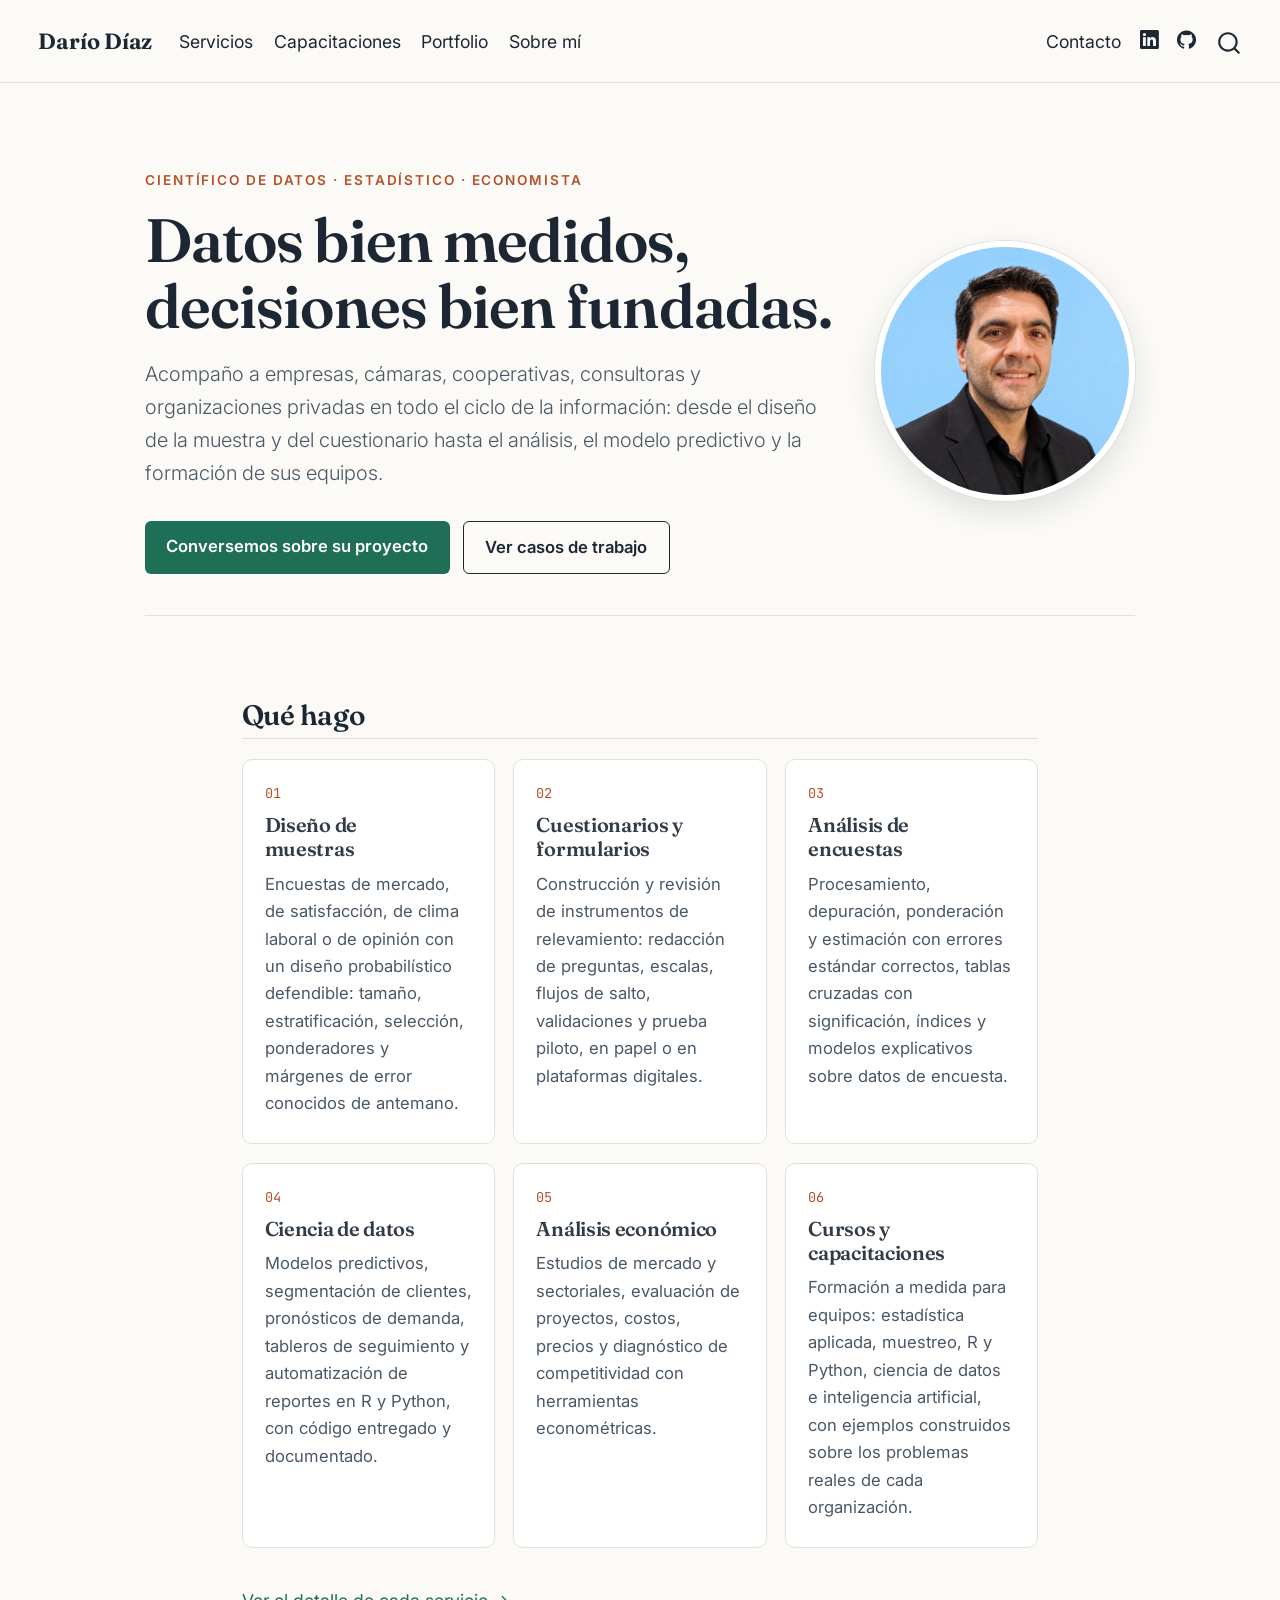
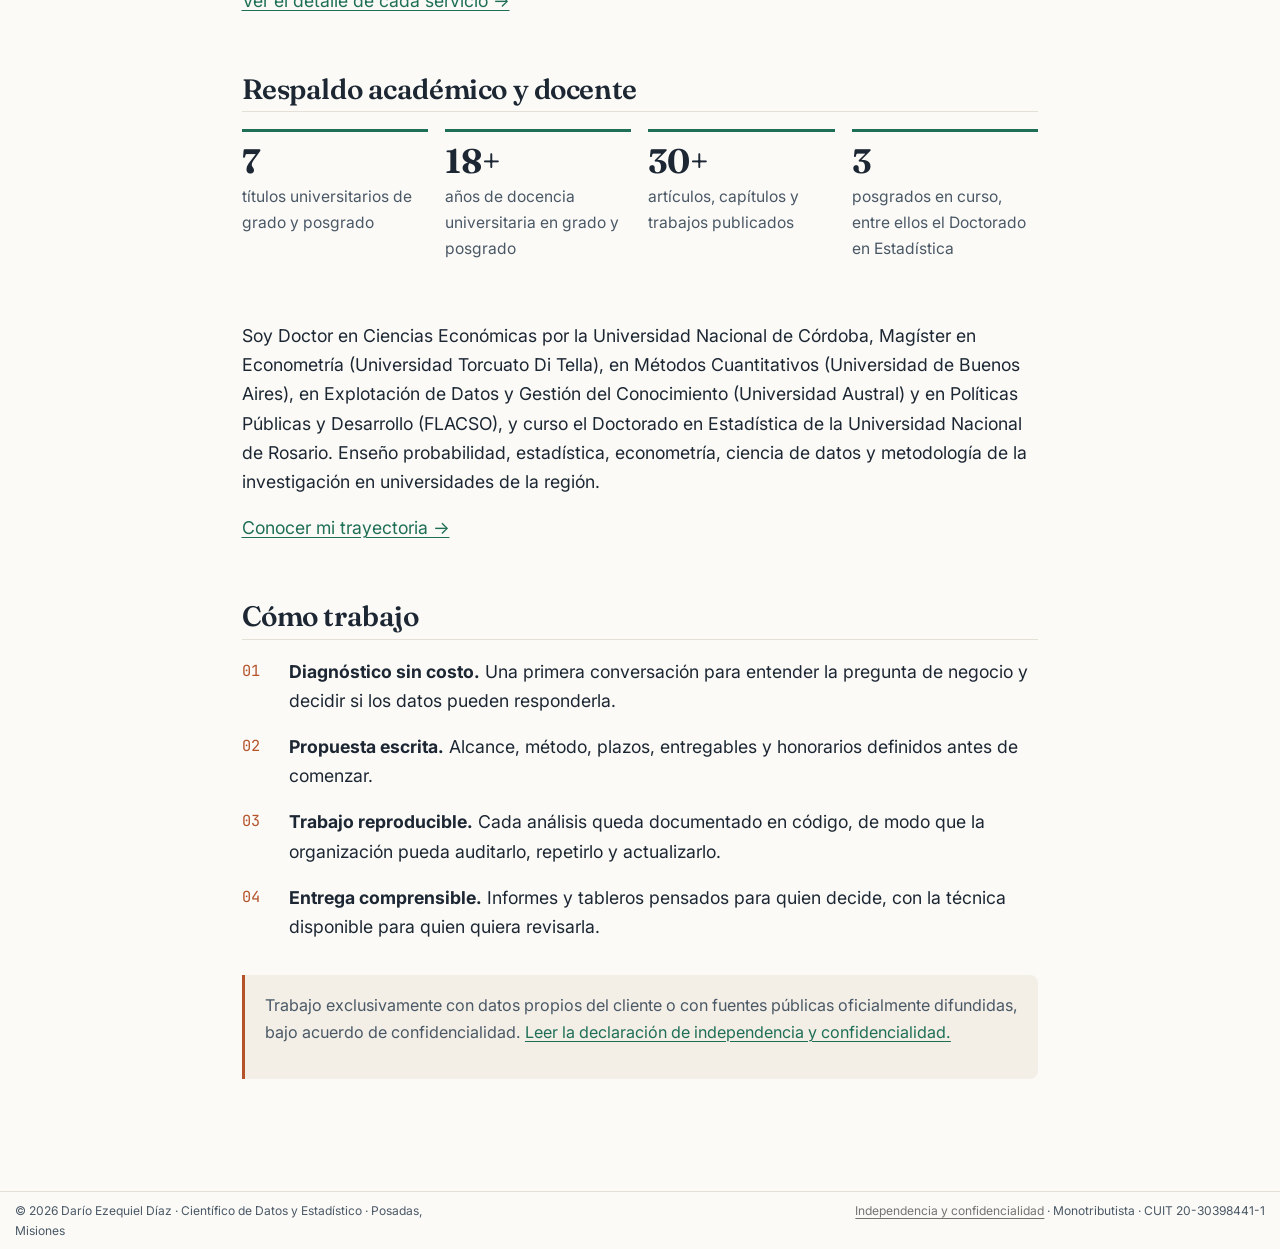
==== docs/index.html @ db0ade5c "Add files via upload Primera versión del sitio" ====
<!DOCTYPE html>
<html xmlns="http://www.w3.org/1999/xhtml" lang="es" xml:lang="es"><head>

<meta charset="utf-8">
<meta name="generator" content="quarto-1.10.19">

<meta name="viewport" content="width=device-width, initial-scale=1.0, user-scalable=yes">

<meta name="description" content="Diseño de muestras y cuestionarios, análisis de encuestas, ciencia de datos, análisis económico y capacitación para empresas y organizaciones privadas.">

<title>Darío Díaz · Científico de Datos y Estadístico – Darío Díaz</title>
<style>
/* Default styles provided by pandoc.
** See https://pandoc.org/MANUAL.html#variables-for-html for config info.
*/
span.smallcaps{font-variant: small-caps;}
div.columns{display: flex; gap: 1.5em;}
div.column{flex: auto;}
@media screen {
div.columns{gap: min(4vw, 1.5em);}
div.column{overflow-x: auto;}
}
div.hanging-indent{margin-left: 1.5em; text-indent: -1.5em;}
ul.task-list{list-style: none;}
ul.task-list li input[type="checkbox"] {
  width: 0.8em;
  margin: 0 0.8em 0.2em -1em; /* quarto-specific, see https://github.com/quarto-dev/quarto-cli/issues/4556 */ 
  vertical-align: middle;
}
</style>


<script src="site_libs/quarto-nav/quarto-nav.js"></script>
<script src="site_libs/quarto-nav/headroom.min.js"></script>
<script src="site_libs/clipboard/clipboard.min.js"></script>
<script src="site_libs/quarto-search/autocomplete.umd.js"></script>
<script src="site_libs/quarto-search/fuse.min.js"></script>
<script src="site_libs/quarto-search/quarto-search.js"></script>
<meta name="quarto:offset" content="./">
<link href="./img/favicon.svg" rel="icon" type="image/svg+xml">
<script src="site_libs/quarto-html/quarto.js" type="module"></script>
<script src="site_libs/quarto-html/tabsets/tabsets.js" type="module"></script>
<script src="site_libs/quarto-html/popper.min.js"></script>
<script src="site_libs/quarto-html/tippy.umd.min.js"></script>
<script src="site_libs/quarto-html/anchor.min.js"></script>
<link href="site_libs/quarto-html/tippy.css" rel="stylesheet">
<link href="site_libs/quarto-html/quarto-syntax-highlighting-d466d15e0e21ad9f48f8132b44181650.css" rel="stylesheet" id="quarto-text-highlighting-styles">
<script src="site_libs/bootstrap/bootstrap.min.js"></script>
<link href="site_libs/bootstrap/bootstrap-icons.css" rel="stylesheet">
<link href="site_libs/bootstrap/bootstrap-00e4baf48ab33f0978c8d498569613eb.min.css" rel="stylesheet" append-hash="true" id="quarto-bootstrap" data-mode="light">
<script id="quarto-search-options" type="application/json">{
  "location": "navbar",
  "copy-button": false,
  "collapse-after": 3,
  "panel-placement": "end",
  "type": "overlay",
  "limit": 50,
  "keyboard-shortcut": [
    "f",
    "/",
    "s"
  ],
  "show-item-context": false,
  "language": {
    "search-no-results-text": "No se han encontrado resultados",
    "search-matching-documents-text": "documentos encontrados",
    "search-copy-link-title": "Copiar el enlace en la búsqueda",
    "search-hide-matches-text": "Ocultar resultados adicionales",
    "search-more-match-text": "resultado adicional en este documento",
    "search-more-matches-text": "resultados adicionales en este documento",
    "search-clear-button-title": "Borrar",
    "search-text-placeholder": "",
    "search-detached-cancel-button-title": "Cancelar",
    "search-submit-button-title": "Enviar",
    "search-label": "Buscar"
  }
}</script>
<style>html{ scroll-behavior: smooth; }</style>
<link rel="preconnect" href="https://fonts.googleapis.com">
<link rel="preconnect" href="https://fonts.gstatic.com" crossorigin="">
<link href="https://fonts.googleapis.com/css2?family=Fraunces:opsz,wght@9..144,500;9..144,650&amp;family=Inter:wght@400;500;600&amp;family=JetBrains+Mono:wght@400&amp;display=swap" rel="stylesheet">


<meta property="og:title" content="Darío Díaz · Científico de Datos y Estadístico">
<meta property="og:description" content="Diseño de muestras y cuestionarios, análisis de encuestas, ciencia de datos, análisis económico y capacitación para empresas y organizaciones privadas.">
<meta property="og:image" content="https://dariodiaz.com.ar/img/og.jpg">
<meta property="og:site_name" content="Darío Díaz">
<meta property="og:locale" content="es_AR">
<meta name="twitter:title" content="Darío Díaz · Científico de Datos y Estadístico">
<meta name="twitter:description" content="Diseño de muestras y cuestionarios, análisis de encuestas, ciencia de datos, análisis económico y capacitación para empresas y organizaciones privadas.">
<meta name="twitter:image" content="https://dariodiaz.com.ar/img/og.jpg">
<meta name="twitter:card" content="summary_large_image">
</head>

<body class="nav-fixed fullcontent quarto-light">

<div id="quarto-search-results"></div>
  <header id="quarto-header" class="headroom fixed-top">
    <nav class="navbar navbar-expand-lg " data-bs-theme="dark">
      <div class="navbar-container container-fluid">
      <div class="navbar-brand-container mx-auto">
    <a href="./index.html" class="navbar-brand navbar-brand-logo">
    <img src="./img/logo.svg" alt="" class="navbar-logo light-content">
    <img src="./img/logo.svg" alt="" class="navbar-logo dark-content">
    </a>
    <a class="navbar-brand" href="./index.html">
    <span class="navbar-title">Darío Díaz</span>
    </a>
  </div>
            <div id="quarto-search" class="" title="Buscar"></div>
          <button class="navbar-toggler" type="button" data-bs-toggle="collapse" data-bs-target="#navbarCollapse" aria-controls="navbarCollapse" role="menu" aria-expanded="false" aria-label="Navegación de palanca" onclick="if (window.quartoToggleHeadroom) { window.quartoToggleHeadroom(); }">
  <span class="navbar-toggler-icon"></span>
</button>
          <div class="collapse navbar-collapse" id="navbarCollapse">
            <ul class="navbar-nav navbar-nav-scroll me-auto">
  <li class="nav-item">
    <a class="nav-link" href="./servicios.html"> 
<span class="menu-text">Servicios</span></a>
  </li>  
  <li class="nav-item">
    <a class="nav-link" href="./capacitaciones.html"> 
<span class="menu-text">Capacitaciones</span></a>
  </li>  
  <li class="nav-item">
    <a class="nav-link" href="./portfolio/index.html"> 
<span class="menu-text">Portfolio</span></a>
  </li>  
  <li class="nav-item">
    <a class="nav-link" href="./sobre-mi.html"> 
<span class="menu-text">Sobre mí</span></a>
  </li>  
</ul>
            <ul class="navbar-nav navbar-nav-scroll ms-auto">
  <li class="nav-item">
    <a class="nav-link" href="./contacto.html"> 
<span class="menu-text">Contacto</span></a>
  </li>  
  <li class="nav-item compact">
    <a class="nav-link" href="https://www.linkedin.com/in/dr-dario-ezequiel-diaz/"> <i class="bi bi-linkedin" role="img" aria-label="LinkedIn">
</i> 
<span class="menu-text"></span></a>
  </li>  
  <li class="nav-item compact">
    <a class="nav-link" href="https://github.com/DrDarioDiaz"> <i class="bi bi-github" role="img" aria-label="GitHub">
</i> 
<span class="menu-text"></span></a>
  </li>  
</ul>
          </div> <!-- /navcollapse -->
            <div class="quarto-navbar-tools">
</div>
      </div> <!-- /container-fluid -->
    </nav>
</header>
<!-- content -->
<div id="quarto-content" class="quarto-container page-columns page-rows-contents page-layout-article page-navbar">
<!-- sidebar -->
<!-- margin-sidebar -->
    
<!-- main -->
<main class="content page-columns page-full" id="quarto-document-content">

<header id="title-block-header" class="quarto-title-block default">
<div class="quarto-title">
<h1 class="title">Darío Díaz · Científico de Datos y Estadístico</h1>
</div>

<div>
  <div class="description">
    Diseño de muestras y cuestionarios, análisis de encuestas, ciencia de datos, análisis económico y capacitación para empresas y organizaciones privadas.
  </div>
</div>


<div class="quarto-title-meta">

    
  
    
  </div>
  


</header>


<style>#title-block-header{display:none;}</style>
<section class="hero column-page">
 <div class="hero-grid">
 <div>
  <div class="kicker">Científico de datos · Estadístico · Economista</div>
  <h1>Datos bien medidos,<br>decisiones bien fundadas.</h1>
  <p class="lead">Acompaño a empresas, cámaras, cooperativas, consultoras y organizaciones privadas en todo el ciclo de la información: desde el diseño de la muestra y del cuestionario hasta el análisis, el modelo predictivo y la formación de sus equipos.</p>
  <div class="cta">
    <a class="btn-principal" href="contacto.html">Conversemos sobre su proyecto</a>
    <a class="btn-secundario" href="portfolio/index.html">Ver casos de trabajo</a>
  </div>
 </div>
 <img class="hero-foto" src="img/foto.jpg" alt="Darío Ezequiel Díaz" width="320" height="320">
 </div>
</section>
<section id="qué-hago" class="level2">
<h2 class="anchored" data-anchor-id="qué-hago">Qué hago</h2>
<div class="tarjetas">
<div class="tarjeta">
<p><span class="num">01</span></p>
<section id="diseño-de-muestras" class="level3">
<h3 class="anchored" data-anchor-id="diseño-de-muestras">Diseño de muestras</h3>
<p>Encuestas de mercado, de satisfacción, de clima laboral o de opinión con un diseño probabilístico defendible: tamaño, estratificación, selección, ponderadores y márgenes de error conocidos de antemano.</p>
</section>
</div>
<div class="tarjeta">
<p><span class="num">02</span></p>
<section id="cuestionarios-y-formularios" class="level3">
<h3 class="anchored" data-anchor-id="cuestionarios-y-formularios">Cuestionarios y formularios</h3>
<p>Construcción y revisión de instrumentos de relevamiento: redacción de preguntas, escalas, flujos de salto, validaciones y prueba piloto, en papel o en plataformas digitales.</p>
</section>
</div>
<div class="tarjeta">
<p><span class="num">03</span></p>
<section id="análisis-de-encuestas" class="level3">
<h3 class="anchored" data-anchor-id="análisis-de-encuestas">Análisis de encuestas</h3>
<p>Procesamiento, depuración, ponderación y estimación con errores estándar correctos, tablas cruzadas con significación, índices y modelos explicativos sobre datos de encuesta.</p>
</section>
</div>
<div class="tarjeta">
<p><span class="num">04</span></p>
<section id="ciencia-de-datos" class="level3">
<h3 class="anchored" data-anchor-id="ciencia-de-datos">Ciencia de datos</h3>
<p>Modelos predictivos, segmentación de clientes, pronósticos de demanda, tableros de seguimiento y automatización de reportes en R y Python, con código entregado y documentado.</p>
</section>
</div>
<div class="tarjeta">
<p><span class="num">05</span></p>
<section id="análisis-económico" class="level3">
<h3 class="anchored" data-anchor-id="análisis-económico">Análisis económico</h3>
<p>Estudios de mercado y sectoriales, evaluación de proyectos, costos, precios y diagnóstico de competitividad con herramientas econométricas.</p>
</section>
</div>
<div class="tarjeta">
<p><span class="num">06</span></p>
<section id="cursos-y-capacitaciones" class="level3">
<h3 class="anchored" data-anchor-id="cursos-y-capacitaciones">Cursos y capacitaciones</h3>
<p>Formación a medida para equipos: estadística aplicada, muestreo, R y Python, ciencia de datos e inteligencia artificial, con ejemplos construidos sobre los problemas reales de cada organización.</p>
</section>
</div>
</div>
<p><a href="./servicios.html">Ver el detalle de cada servicio →</a></p>
</section>
<section id="respaldo-académico-y-docente" class="level2">
<h2 class="anchored" data-anchor-id="respaldo-académico-y-docente">Respaldo académico y docente</h2>
<div class="cifras">
<div class="cifra">
<p><span class="n">7</span> <span class="t">títulos universitarios de grado y posgrado</span></p>
</div>
<div class="cifra">
<p><span class="n">18+</span> <span class="t">años de docencia universitaria en grado y posgrado</span></p>
</div>
<div class="cifra">
<p><span class="n">30+</span> <span class="t">artículos, capítulos y trabajos publicados</span></p>
</div>
<div class="cifra">
<p><span class="n">3</span> <span class="t">posgrados en curso, entre ellos el Doctorado en Estadística</span></p>
</div>
</div>
<p>Soy Doctor en Ciencias Económicas por la Universidad Nacional de Córdoba, Magíster en Econometría (Universidad Torcuato Di Tella), en Métodos Cuantitativos (Universidad de Buenos Aires), en Explotación de Datos y Gestión del Conocimiento (Universidad Austral) y en Políticas Públicas y Desarrollo (FLACSO), y curso el Doctorado en Estadística de la Universidad Nacional de Rosario. Enseño probabilidad, estadística, econometría, ciencia de datos y metodología de la investigación en universidades de la región.</p>
<p><a href="./sobre-mi.html">Conocer mi trayectoria →</a></p>
</section>
<section id="cómo-trabajo" class="level2">
<h2 class="anchored" data-anchor-id="cómo-trabajo">Cómo trabajo</h2>
<div class="pasos">
<ul>
<li><strong>Diagnóstico sin costo.</strong> Una primera conversación para entender la pregunta de negocio y decidir si los datos pueden responderla.</li>
<li><strong>Propuesta escrita.</strong> Alcance, método, plazos, entregables y honorarios definidos antes de comenzar.</li>
<li><strong>Trabajo reproducible.</strong> Cada análisis queda documentado en código, de modo que la organización pueda auditarlo, repetirlo y actualizarlo.</li>
<li><strong>Entrega comprensible.</strong> Informes y tableros pensados para quien decide, con la técnica disponible para quien quiera revisarla.</li>
</ul>
</div>
<div class="nota-independencia">
<p>Trabajo exclusivamente con datos propios del cliente o con fuentes públicas oficialmente difundidas, bajo acuerdo de confidencialidad. <a href="./independencia.html">Leer la declaración de independencia y confidencialidad.</a></p>
</div>


</section>

<a onclick="window.scrollTo(0, 0); return false;" role="button" id="quarto-back-to-top"><i class="bi bi-arrow-up"></i> Volver arriba</a></main> <!-- /main -->
<script id="quarto-html-after-body" type="application/javascript">
  window.document.addEventListener("DOMContentLoaded", function (event) {
    const icon = "";
    const anchorJS = new window.AnchorJS();
    anchorJS.options = {
      placement: 'right',
      icon: icon
    };
    anchorJS.add('.anchored');
    const isCodeAnnotation = (el) => {
      for (const clz of el.classList) {
        if (clz.startsWith('code-annotation-')) {                     
          return true;
        }
      }
      return false;
    }
    const onCopySuccess = function(e) {
      // button target
      const button = e.trigger;
      // don't keep focus
      button.blur();
      // flash "checked"
      button.classList.add('code-copy-button-checked');
      var currentTitle = button.getAttribute("title");
      button.setAttribute("title", "Copiado");
      let tooltip;
      if (window.bootstrap) {
        button.setAttribute("data-bs-toggle", "tooltip");
        button.setAttribute("data-bs-placement", "left");
        button.setAttribute("data-bs-title", "Copiado");
        tooltip = new bootstrap.Tooltip(button, 
          { trigger: "manual", 
            customClass: "code-copy-button-tooltip",
            offset: [0, -8]});
        tooltip.show();    
      }
      setTimeout(function() {
        if (tooltip) {
          tooltip.hide();
          button.removeAttribute("data-bs-title");
          button.removeAttribute("data-bs-toggle");
          button.removeAttribute("data-bs-placement");
        }
        button.setAttribute("title", currentTitle);
        button.classList.remove('code-copy-button-checked');
      }, 1000);
      // clear code selection
      e.clearSelection();
    }
    const getTextToCopy = function(trigger) {
      const outerScaffold = trigger.parentElement.cloneNode(true);
      const codeEl = outerScaffold.querySelector('code');
      for (const childEl of codeEl.children) {
        if (isCodeAnnotation(childEl)) {
          childEl.remove();
        }
      }
      return codeEl.innerText;
    }
    const clipboard = new window.ClipboardJS('.code-copy-button:not([data-in-quarto-modal])', {
      text: getTextToCopy
    });
    clipboard.on('success', onCopySuccess);
    if (window.document.getElementById('quarto-embedded-source-code-modal')) {
      const clipboardModal = new window.ClipboardJS('.code-copy-button[data-in-quarto-modal]', {
        text: getTextToCopy,
        container: window.document.getElementById('quarto-embedded-source-code-modal')
      });
      clipboardModal.on('success', onCopySuccess);
    }
      var localhostRegex = new RegExp(/^(?:http|https):\/\/localhost\:?[0-9]*\//);
      var mailtoRegex = new RegExp(/^mailto:/);
        var filterRegex = new RegExp("https:\/\/dariodiaz\.com\.ar");
      var isInternal = (href) => {
          return filterRegex.test(href) || localhostRegex.test(href) || mailtoRegex.test(href);
      }
      // Inspect non-navigation links and adorn them if external
     var links = window.document.querySelectorAll('a[href]:not(.nav-link):not(.navbar-brand):not(.toc-action):not(.sidebar-link):not(.sidebar-item-toggle):not(.pagination-link):not(.no-external):not([aria-hidden]):not(.dropdown-item):not(.quarto-navigation-tool):not(.about-link)');
      for (var i=0; i<links.length; i++) {
        const link = links[i];
        if (!isInternal(link.href)) {
          // undo the damage that might have been done by quarto-nav.js in the case of
          // links that we want to consider external
          if (link.dataset.originalHref !== undefined) {
            link.href = link.dataset.originalHref;
          }
        }
      }
    function tippyHover(el, contentFn, onTriggerFn, onUntriggerFn) {
      const config = {
        allowHTML: true,
        maxWidth: 500,
        delay: 100,
        arrow: false,
        appendTo: function(el) {
            return el.parentElement;
        },
        interactive: true,
        interactiveBorder: 10,
        theme: 'quarto',
        placement: 'bottom-start',
      };
      if (contentFn) {
        config.content = contentFn;
      }
      if (onTriggerFn) {
        config.onTrigger = onTriggerFn;
      }
      if (onUntriggerFn) {
        config.onUntrigger = onUntriggerFn;
      }
      window.tippy(el, config); 
    }
    const noterefs = window.document.querySelectorAll('a[role="doc-noteref"]');
    for (var i=0; i<noterefs.length; i++) {
      const ref = noterefs[i];
      tippyHover(ref, function() {
        // use id or data attribute instead here
        let href = ref.getAttribute('data-footnote-href') || ref.getAttribute('href');
        try { href = new URL(href).hash; } catch {}
        const id = href.replace(/^#\/?/, "");
        const note = window.document.getElementById(id);
        if (note) {
          return note.innerHTML;
        } else {
          return "";
        }
      });
    }
    const xrefs = window.document.querySelectorAll('a.quarto-xref');
    const processXRef = (id, note) => {
      // Strip column container classes
      const stripColumnClz = (el) => {
        el.classList.remove("page-full", "page-columns");
        if (el.children) {
          for (const child of el.children) {
            stripColumnClz(child);
          }
        }
      }
      stripColumnClz(note)
      if (id === null || id.startsWith('sec-')) {
        // Special case sections, only their first couple elements
        const container = document.createElement("div");
        if (note.children && note.children.length > 2) {
          container.appendChild(note.children[0].cloneNode(true));
          for (let i = 1; i < note.children.length; i++) {
            const child = note.children[i];
            if (child.tagName === "P" && child.innerText === "") {
              continue;
            } else {
              container.appendChild(child.cloneNode(true));
              break;
            }
          }
          if (window.Quarto?.typesetMath) {
            window.Quarto.typesetMath(container);
          }
          return container.innerHTML
        } else {
          if (window.Quarto?.typesetMath) {
            window.Quarto.typesetMath(note);
          }
          return note.innerHTML;
        }
      } else {
        // Remove any anchor links if they are present
        const anchorLink = note.querySelector('a.anchorjs-link');
        if (anchorLink) {
          anchorLink.remove();
        }
        if (window.Quarto?.typesetMath) {
          window.Quarto.typesetMath(note);
        }
        if (note.classList.contains("callout")) {
          return note.outerHTML;
        } else {
          return note.innerHTML;
        }
      }
    }
    for (var i=0; i<xrefs.length; i++) {
      const xref = xrefs[i];
      tippyHover(xref, undefined, function(instance) {
        instance.disable();
        let url = xref.getAttribute('href');
        let hash = undefined; 
        if (url.startsWith('#')) {
          hash = url;
        } else {
          try { hash = new URL(url).hash; } catch {}
        }
        if (hash) {
          const id = hash.replace(/^#\/?/, "");
          const note = window.document.getElementById(id);
          if (note !== null) {
            try {
              const html = processXRef(id, note.cloneNode(true));
              instance.setContent(html);
            } finally {
              instance.enable();
              instance.show();
            }
          } else {
            // See if we can fetch this
            fetch(url.split('#')[0])
            .then(res => res.text())
            .then(html => {
              const parser = new DOMParser();
              const htmlDoc = parser.parseFromString(html, "text/html");
              const note = htmlDoc.getElementById(id);
              if (note !== null) {
                const html = processXRef(id, note);
                instance.setContent(html);
              } 
            }).finally(() => {
              instance.enable();
              instance.show();
            });
          }
        } else {
          // See if we can fetch a full url (with no hash to target)
          // This is a special case and we should probably do some content thinning / targeting
          fetch(url)
          .then(res => res.text())
          .then(html => {
            const parser = new DOMParser();
            const htmlDoc = parser.parseFromString(html, "text/html");
            const note = htmlDoc.querySelector('main.content');
            if (note !== null) {
              // This should only happen for chapter cross references
              // (since there is no id in the URL)
              // remove the first header
              if (note.children.length > 0 && note.children[0].tagName === "HEADER") {
                note.children[0].remove();
              }
              const html = processXRef(null, note);
              instance.setContent(html);
            } 
          }).finally(() => {
            instance.enable();
            instance.show();
          });
        }
      }, function(instance) {
      });
    }
        let selectedAnnoteEl;
        const selectorForAnnotation = ( cell, annotation) => {
          let cellAttr = 'data-code-cell="' + cell + '"';
          let lineAttr = 'data-code-annotation="' +  annotation + '"';
          const selector = 'span[' + cellAttr + '][' + lineAttr + ']';
          return selector;
        }
        const selectCodeLines = (annoteEl) => {
          const doc = window.document;
          const targetCell = annoteEl.getAttribute("data-target-cell");
          const targetAnnotation = annoteEl.getAttribute("data-target-annotation");
          const annoteSpan = window.document.querySelector(selectorForAnnotation(targetCell, targetAnnotation));
          const lines = annoteSpan.getAttribute("data-code-lines").split(",");
          const lineIds = lines.map((line) => {
            return targetCell + "-" + line;
          })
          let top = null;
          let height = null;
          let parent = null;
          if (lineIds.length > 0) {
              //compute the position of the single el (top and bottom and make a div)
              const el = window.document.getElementById(lineIds[0]);
              top = el.offsetTop;
              height = el.offsetHeight;
              parent = el.parentElement.parentElement;
            if (lineIds.length > 1) {
              const lastEl = window.document.getElementById(lineIds[lineIds.length - 1]);
              const bottom = lastEl.offsetTop + lastEl.offsetHeight;
              height = bottom - top;
            }
            if (top !== null && height !== null && parent !== null) {
              // cook up a div (if necessary) and position it 
              let div = window.document.getElementById("code-annotation-line-highlight");
              if (div === null) {
                div = window.document.createElement("div");
                div.setAttribute("id", "code-annotation-line-highlight");
                div.style.position = 'absolute';
                parent.appendChild(div);
              }
              div.style.top = top - 2 + "px";
              div.style.height = height + 4 + "px";
              div.style.left = 0;
              let gutterDiv = window.document.getElementById("code-annotation-line-highlight-gutter");
              if (gutterDiv === null) {
                gutterDiv = window.document.createElement("div");
                gutterDiv.setAttribute("id", "code-annotation-line-highlight-gutter");
                gutterDiv.style.position = 'absolute';
                const codeCell = window.document.getElementById(targetCell);
                const gutter = codeCell.querySelector('.code-annotation-gutter');
                gutter.appendChild(gutterDiv);
              }
              gutterDiv.style.top = top - 2 + "px";
              gutterDiv.style.height = height + 4 + "px";
            }
            selectedAnnoteEl = annoteEl;
          }
        };
        const unselectCodeLines = () => {
          const elementsIds = ["code-annotation-line-highlight", "code-annotation-line-highlight-gutter"];
          elementsIds.forEach((elId) => {
            const div = window.document.getElementById(elId);
            if (div) {
              div.remove();
            }
          });
          selectedAnnoteEl = undefined;
        };
          // Handle positioning of the toggle
      window.addEventListener(
        "resize",
        throttle(() => {
          elRect = undefined;
          if (selectedAnnoteEl) {
            selectCodeLines(selectedAnnoteEl);
          }
        }, 10)
      );
      function throttle(fn, ms) {
      let throttle = false;
      let timer;
        return (...args) => {
          if(!throttle) { // first call gets through
              fn.apply(this, args);
              throttle = true;
          } else { // all the others get throttled
              if(timer) clearTimeout(timer); // cancel #2
              timer = setTimeout(() => {
                fn.apply(this, args);
                timer = throttle = false;
              }, ms);
          }
        };
      }
        // Attach click handler to the DT
        const annoteDls = window.document.querySelectorAll('dt[data-target-cell]');
        for (const annoteDlNode of annoteDls) {
          annoteDlNode.addEventListener('click', (event) => {
            const clickedEl = event.target;
            if (clickedEl !== selectedAnnoteEl) {
              unselectCodeLines();
              const activeEl = window.document.querySelector('dt[data-target-cell].code-annotation-active');
              if (activeEl) {
                activeEl.classList.remove('code-annotation-active');
              }
              selectCodeLines(clickedEl);
              clickedEl.classList.add('code-annotation-active');
            } else {
              // Unselect the line
              unselectCodeLines();
              clickedEl.classList.remove('code-annotation-active');
            }
          });
        }
    const findCites = (el) => {
      const parentEl = el.parentElement;
      if (parentEl) {
        const cites = parentEl.dataset.cites;
        if (cites) {
          return {
            el,
            cites: cites.split(' ')
          };
        } else {
          return findCites(el.parentElement)
        }
      } else {
        return undefined;
      }
    };
    var bibliorefs = window.document.querySelectorAll('a[role="doc-biblioref"]');
    for (var i=0; i<bibliorefs.length; i++) {
      const ref = bibliorefs[i];
      const citeInfo = findCites(ref);
      if (citeInfo) {
        tippyHover(citeInfo.el, function() {
          var popup = window.document.createElement('div');
          citeInfo.cites.forEach(function(cite) {
            var citeDiv = window.document.createElement('div');
            citeDiv.classList.add('hanging-indent');
            citeDiv.classList.add('csl-entry');
            var biblioDiv = window.document.getElementById('ref-' + cite);
            if (biblioDiv) {
              citeDiv.innerHTML = biblioDiv.innerHTML;
            }
            popup.appendChild(citeDiv);
          });
          return popup.innerHTML;
        });
      }
    }
  });
  </script>
</div> <!-- /content -->
<footer class="footer">
  <div class="nav-footer">
    <div class="nav-footer-left">
<p>© 2026 Darío Ezequiel Díaz · Científico de Datos y Estadístico · Posadas, Misiones</p>
</div>   
    <div class="nav-footer-center">
      &nbsp;
    </div>
    <div class="nav-footer-right">
<p><a href="./independencia.html">Independencia y confidencialidad</a> · Monotributista · CUIT 20-30398441-1</p>
</div>
  </div>
</footer>




<script src="site_libs/quarto-html/zenscroll-min.js"></script>
</body></html>
---- docs/site_libs/quarto-html/tippy.css ----
.tippy-box[data-animation=fade][data-state=hidden]{opacity:0}[data-tippy-root]{max-width:calc(100vw - 10px)}.tippy-box{position:relative;background-color:#333;color:#fff;border-radius:4px;font-size:14px;line-height:1.4;white-space:normal;outline:0;transition-property:transform,visibility,opacity}.tippy-box[data-placement^=top]>.tippy-arrow{bottom:0}.tippy-box[data-placement^=top]>.tippy-arrow:before{bottom:-7px;left:0;border-width:8px 8px 0;border-top-color:initial;transform-origin:center top}.tippy-box[data-placement^=bottom]>.tippy-arrow{top:0}.tippy-box[data-placement^=bottom]>.tippy-arrow:before{top:-7px;left:0;border-width:0 8px 8px;border-bottom-color:initial;transform-origin:center bottom}.tippy-box[data-placement^=left]>.tippy-arrow{right:0}.tippy-box[data-placement^=left]>.tippy-arrow:before{border-width:8px 0 8px 8px;border-left-color:initial;right:-7px;transform-origin:center left}.tippy-box[data-placement^=right]>.tippy-arrow{left:0}.tippy-box[data-placement^=right]>.tippy-arrow:before{left:-7px;border-width:8px 8px 8px 0;border-right-color:initial;transform-origin:center right}.tippy-box[data-inertia][data-state=visible]{transition-timing-function:cubic-bezier(.54,1.5,.38,1.11)}.tippy-arrow{width:16px;height:16px;color:#333}.tippy-arrow:before{content:"";position:absolute;border-color:transparent;border-style:solid}.tippy-content{position:relative;padding:5px 9px;z-index:1}
---- docs/site_libs/quarto-html/quarto-syntax-highlighting-d466d15e0e21ad9f48f8132b44181650.css ----
/* quarto syntax highlight colors */
:root {
  --quarto-hl-al-color: #ff5555;
  --quarto-hl-an-color: #6a737d;
  --quarto-hl-at-color: #d73a49;
  --quarto-hl-bn-color: #005cc5;
  --quarto-hl-bu-color: #d73a49;
  --quarto-hl-ch-color: #032f62;
  --quarto-hl-co-color: #6a737d;
  --quarto-hl-cv-color: #6a737d;
  --quarto-hl-cn-color: #005cc5;
  --quarto-hl-cf-color: #d73a49;
  --quarto-hl-dt-color: #d73a49;
  --quarto-hl-dv-color: #005cc5;
  --quarto-hl-do-color: #6a737d;
  --quarto-hl-er-color: #ff5555;
  --quarto-hl-ex-color: #d73a49;
  --quarto-hl-fl-color: #005cc5;
  --quarto-hl-fu-color: #6f42c1;
  --quarto-hl-im-color: #032f62;
  --quarto-hl-in-color: #6a737d;
  --quarto-hl-kw-color: #d73a49;
  --quarto-hl-op-color: #24292e;
  --quarto-hl-pp-color: #d73a49;
  --quarto-hl-re-color: #6a737d;
  --quarto-hl-sc-color: #005cc5;
  --quarto-hl-ss-color: #032f62;
  --quarto-hl-st-color: #032f62;
  --quarto-hl-va-color: #e36209;
  --quarto-hl-vs-color: #032f62;
  --quarto-hl-wa-color: #ff5555;
}

/* other quarto variables */
:root {
  --quarto-font-monospace: "JetBrains Mono", ui-monospace, monospace;
}

/* syntax highlight based on Pandoc's rules */
pre > code.sourceCode > span {
  color: #24292e;
}

code.sourceCode > span {
  color: #24292e;
}

div.sourceCode,
div.sourceCode pre.sourceCode {
  color: #24292e;
}

/* Normal */
code span {
  color: #24292e;
}

/* Alert */
code span.al {
  font-weight: bold;
  color: #ff5555;
}

/* Annotation */
code span.an {
  color: #6a737d;
}

/* Attribute */
code span.at {
  color: #d73a49;
}

/* BaseN */
code span.bn {
  color: #005cc5;
}

/* BuiltIn */
code span.bu {
  color: #d73a49;
}

/* ControlFlow */
code span.cf {
  color: #d73a49;
}

/* Char */
code span.ch {
  color: #032f62;
}

/* Constant */
code span.cn {
  color: #005cc5;
}

/* Comment */
code span.co {
  color: #6a737d;
}

/* CommentVar */
code span.cv {
  color: #6a737d;
}

/* Documentation */
code span.do {
  color: #6a737d;
}

/* DataType */
code span.dt {
  color: #d73a49;
}

/* DecVal */
code span.dv {
  color: #005cc5;
}

/* Error */
code span.er {
  color: #ff5555;
  text-decoration: underline;
}

/* Extension */
code span.ex {
  font-weight: bold;
  color: #d73a49;
}

/* Float */
code span.fl {
  color: #005cc5;
}

/* Function */
code span.fu {
  color: #6f42c1;
}

/* Import */
code span.im {
  color: #032f62;
}

/* Information */
code span.in {
  color: #6a737d;
}

/* Keyword */
code span.kw {
  color: #d73a49;
}

/* Operator */
code span.op {
  color: #24292e;
}

/* Preprocessor */
code span.pp {
  color: #d73a49;
}

/* RegionMarker */
code span.re {
  color: #6a737d;
}

/* SpecialChar */
code span.sc {
  color: #005cc5;
}

/* SpecialString */
code span.ss {
  color: #032f62;
}

/* String */
code span.st {
  color: #032f62;
}

/* Variable */
code span.va {
  color: #e36209;
}

/* VerbatimString */
code span.vs {
  color: #032f62;
}

/* Warning */
code span.wa {
  color: #ff5555;
}

.prevent-inlining {
  content: "</";
}

/*# sourceMappingURL=16f56a5d850785cec297421df4110df1.css.map */
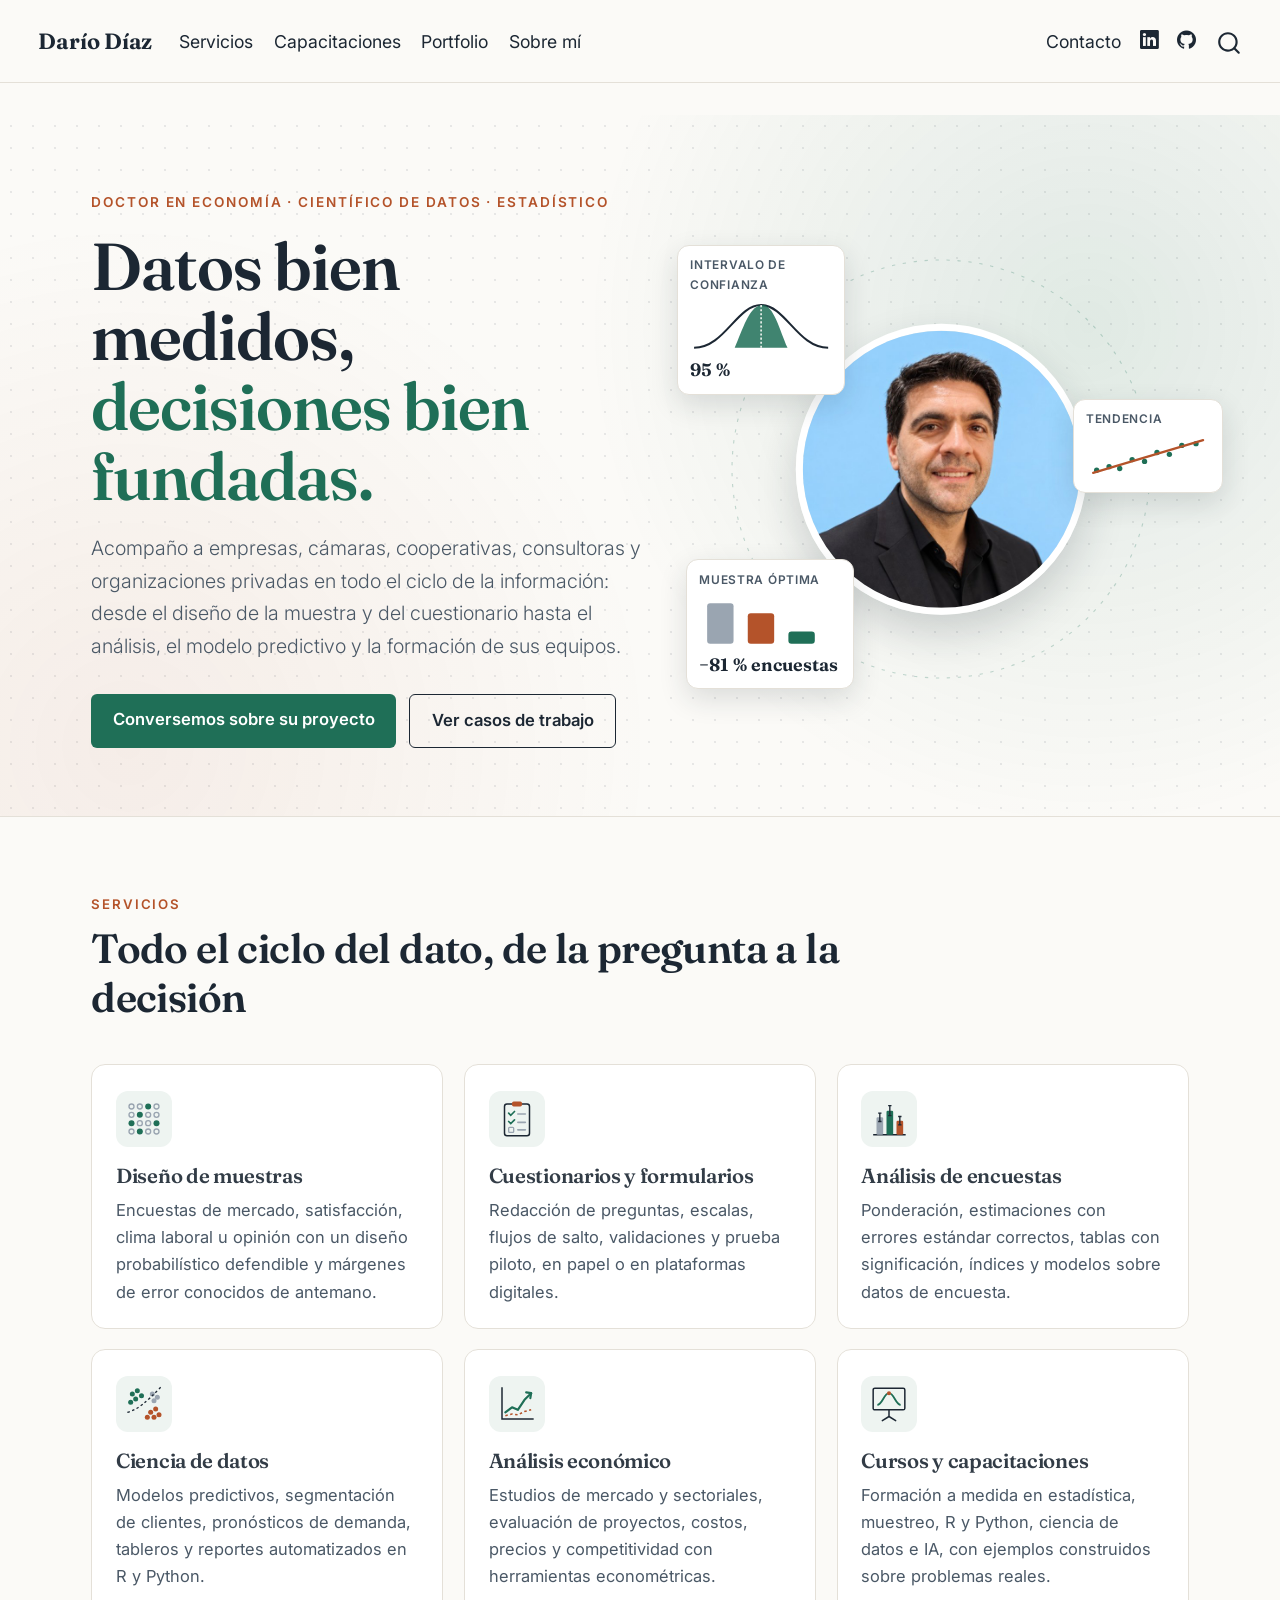
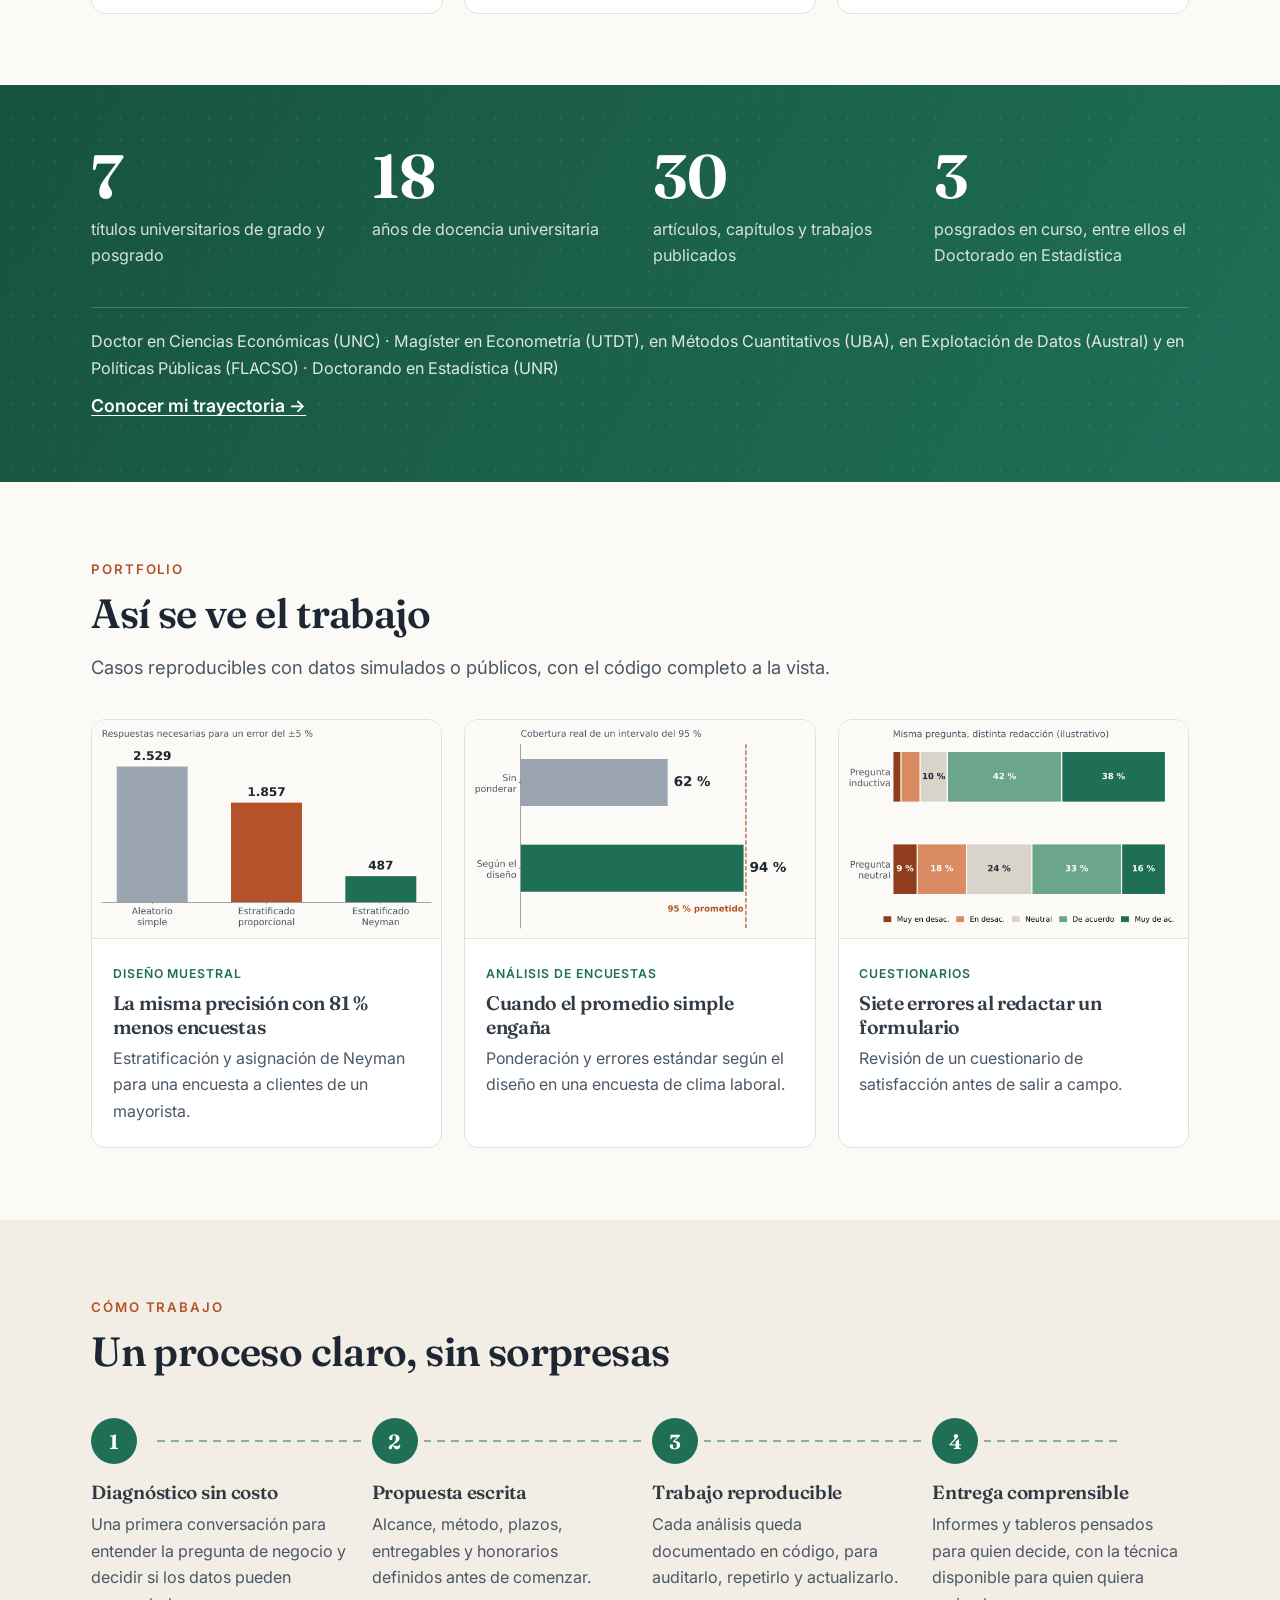
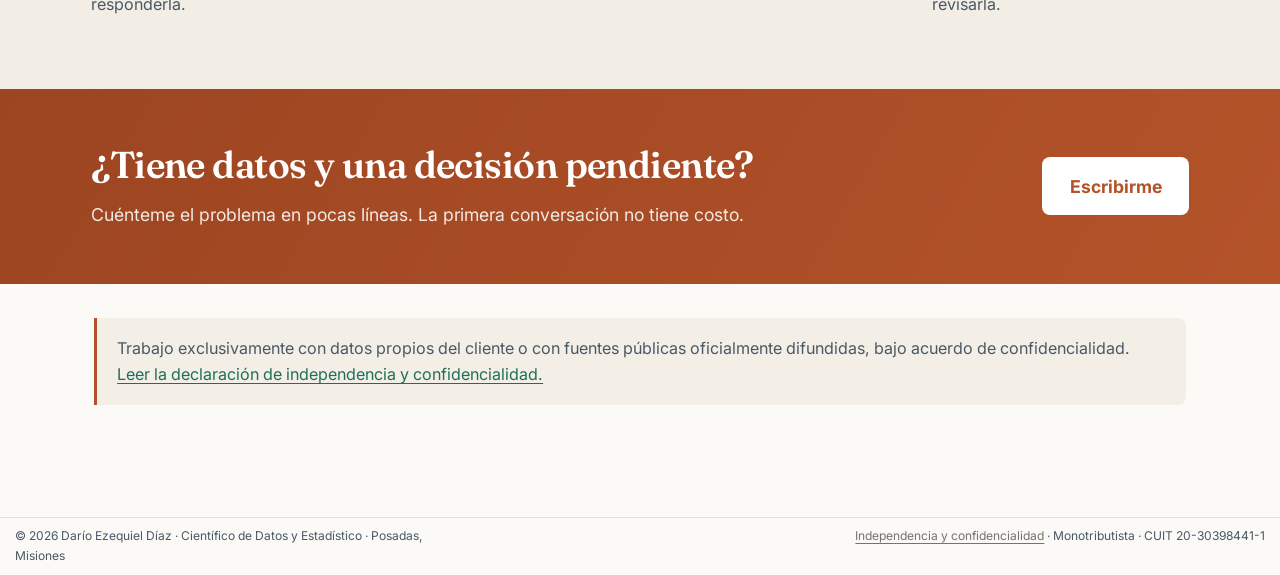
==== commit 7d2b9367: "Rediseño visual con gráficos" ====
--- a/docs/index.html
+++ b/docs/index.html
@@ -47,7 +47,7 @@
 <link href="site_libs/quarto-html/quarto-syntax-highlighting-d466d15e0e21ad9f48f8132b44181650.css" rel="stylesheet" id="quarto-text-highlighting-styles">
 <script src="site_libs/bootstrap/bootstrap.min.js"></script>
 <link href="site_libs/bootstrap/bootstrap-icons.css" rel="stylesheet">
-<link href="site_libs/bootstrap/bootstrap-00e4baf48ab33f0978c8d498569613eb.min.css" rel="stylesheet" append-hash="true" id="quarto-bootstrap" data-mode="light">
+<link href="site_libs/bootstrap/bootstrap-22bc4dacf23df5949993f0fc9ad1638f.min.css" rel="stylesheet" append-hash="true" id="quarto-bootstrap" data-mode="light">
 <script id="quarto-search-options" type="application/json">{
   "location": "navbar",
   "copy-button": false,
@@ -92,7 +92,7 @@
 <meta name="twitter:card" content="summary_large_image">
 </head>
 
-<body class="nav-fixed fullcontent quarto-light">
+<body class="nav-fixed quarto-light">
 
 <div id="quarto-search-results"></div>
   <header id="quarto-header" class="headroom fixed-top">
@@ -153,12 +153,12 @@
     </nav>
 </header>
 <!-- content -->
-<div id="quarto-content" class="quarto-container page-columns page-rows-contents page-layout-article page-navbar">
+<div id="quarto-content" class="quarto-container page-columns page-rows-contents page-layout-full page-navbar">
 <!-- sidebar -->
 <!-- margin-sidebar -->
     
 <!-- main -->
-<main class="content page-columns page-full" id="quarto-document-content">
+<main class="content column-page" id="quarto-document-content">
 
 <header id="title-block-header" class="quarto-title-block default">
 <div class="quarto-title">
@@ -172,7 +172,7 @@
 </div>
 
 
-<div class="quarto-title-meta">
+<div class="quarto-title-meta column-page">
 
     
   
@@ -185,103 +185,185 @@
 
 
 <style>#title-block-header{display:none;}</style>
-<section class="hero column-page">
- <div class="hero-grid">
- <div>
-  <div class="kicker">Científico de datos · Estadístico · Economista</div>
-  <h1>Datos bien medidos,<br>decisiones bien fundadas.</h1>
-  <p class="lead">Acompaño a empresas, cámaras, cooperativas, consultoras y organizaciones privadas en todo el ciclo de la información: desde el diseño de la muestra y del cuestionario hasta el análisis, el modelo predictivo y la formación de sus equipos.</p>
-  <div class="cta">
+
+<!-- ============ PORTADA ============ -->
+<section class="banda hero2">
+ <div class="contenedor hero2-grid">
+  <div class="hero2-texto">
+   <div class="kicker">Doctor en Economía · Científico de datos · Estadístico</div>
+   <h1>Datos bien medidos,<br><span class="resalte">decisiones bien fundadas.</span></h1>
+   <p class="lead">Acompaño a empresas, cámaras, cooperativas, consultoras y organizaciones privadas en todo el ciclo de la información: desde el diseño de la muestra y del cuestionario hasta el análisis, el modelo predictivo y la formación de sus equipos.</p>
+   <div class="cta">
     <a class="btn-principal" href="contacto.html">Conversemos sobre su proyecto</a>
     <a class="btn-secundario" href="portfolio/index.html">Ver casos de trabajo</a>
-  </div>
- </div>
- <img class="hero-foto" src="img/foto.jpg" alt="Darío Ezequiel Díaz" width="320" height="320">
+   </div>
+  </div>
+
+  <div class="hero2-visual" aria-hidden="true">
+   <svg class="orbita" viewbox="0 0 400 400"><circle cx="200" cy="200" r="190" fill="none" stroke="#1f6f57" stroke-opacity=".25" stroke-dasharray="3 7"></circle></svg>
+   <img class="hero-foto" src="img/foto.jpg" alt="Darío Ezequiel Díaz" width="300" height="300">
+
+   <div class="chip chip-a">
+    <span class="chip-t">Intervalo de confianza</span>
+    <svg viewbox="0 0 140 52"><path d="M4 48 C 34 48, 46 6, 70 6 S 106 48, 136 48" fill="none" stroke="#1c2733" stroke-width="2"></path>
+     <path d="M44 48 C 52 30, 58 8, 70 6 S 88 30, 96 48 Z" fill="#1f6f57" fill-opacity=".85"></path>
+     <line x1="70" y1="6" x2="70" y2="48" stroke="#fbfaf7" stroke-width="1.5" stroke-dasharray="2 2"></line></svg>
+    <span class="chip-v">95 %</span>
+   </div>
+
+   <div class="chip chip-b">
+    <span class="chip-t">Muestra óptima</span>
+    <svg viewbox="0 0 140 52"><rect x="8" y="10" width="26" height="40" rx="3" fill="#9aa5b1"></rect><rect x="48" y="20" width="26" height="30" rx="3" fill="#b4532a"></rect><rect x="88" y="38" width="26" height="12" rx="3" fill="#1f6f57"></rect></svg>
+    <span class="chip-v">−81 % encuestas</span>
+   </div>
+
+   <div class="chip chip-c">
+    <span class="chip-t">Tendencia</span>
+    <svg viewbox="0 0 140 52">
+     <g fill="#1f6f57"><circle cx="12" cy="42" r="3"></circle><circle cx="26" cy="38" r="3"></circle><circle cx="38" cy="40" r="3"></circle><circle cx="52" cy="30" r="3"></circle><circle cx="66" cy="32" r="3"></circle><circle cx="80" cy="22" r="3"></circle><circle cx="94" cy="24" r="3"></circle><circle cx="108" cy="14" r="3"></circle><circle cx="124" cy="12" r="3"></circle></g>
+     <line x1="8" y1="45" x2="132" y2="8" stroke="#b4532a" stroke-width="2.5" stroke-linecap="round"></line></svg>
+   </div>
+  </div>
  </div>
 </section>
-<section id="qué-hago" class="level2">
-<h2 class="anchored" data-anchor-id="qué-hago">Qué hago</h2>
-<div class="tarjetas">
-<div class="tarjeta">
-<p><span class="num">01</span></p>
-<section id="diseño-de-muestras" class="level3">
-<h3 class="anchored" data-anchor-id="diseño-de-muestras">Diseño de muestras</h3>
-<p>Encuestas de mercado, de satisfacción, de clima laboral o de opinión con un diseño probabilístico defendible: tamaño, estratificación, selección, ponderadores y márgenes de error conocidos de antemano.</p>
+
+<!-- ============ SERVICIOS ============ -->
+<section class="banda">
+ <div class="contenedor">
+  <div class="encabezado-seccion">
+   <span class="kicker">Servicios</span>
+   <h2 class="anchored">Todo el ciclo del dato, de la pregunta a la decisión</h2>
+  </div>
+
+  <div class="tarjetas-ico">
+   <a class="tarjeta-ico" href="servicios.html#muestras">
+    <svg class="icono" viewbox="0 0 48 48"><g fill="none" stroke="#9aa5b1" stroke-width="1.6"><circle cx="9" cy="9" r="3"></circle><circle cx="19" cy="9" r="3"></circle><circle cx="39" cy="9" r="3"></circle><circle cx="9" cy="19" r="3"></circle><circle cx="29" cy="19" r="3"></circle><circle cx="39" cy="19" r="3"></circle><circle cx="19" cy="29" r="3"></circle><circle cx="29" cy="29" r="3"></circle><circle cx="9" cy="39" r="3"></circle><circle cx="29" cy="39" r="3"></circle><circle cx="39" cy="39" r="3"></circle></g><g fill="#1f6f57"><circle cx="29" cy="9" r="3.6"></circle><circle cx="19" cy="19" r="3.6"></circle><circle cx="39" cy="29" r="3.6"></circle><circle cx="9" cy="29" r="3.6"></circle><circle cx="19" cy="39" r="3.6"></circle></g></svg>
+    <h3 class="anchored">Diseño de muestras</h3>
+    <p>Encuestas de mercado, satisfacción, clima laboral u opinión con un diseño probabilístico defendible y márgenes de error conocidos de antemano.</p>
+   </a>
+   <a class="tarjeta-ico" href="servicios.html#cuestionarios">
+    <svg class="icono" viewbox="0 0 48 48"><rect x="9" y="6" width="30" height="38" rx="3" fill="none" stroke="#1c2733" stroke-width="1.8"></rect><rect x="18" y="3" width="12" height="6" rx="2" fill="#b4532a"></rect><g stroke="#1f6f57" stroke-width="2" fill="none" stroke-linecap="round"><path d="M14 17l2.5 2.5L21 15"></path><path d="M14 27l2.5 2.5L21 25"></path></g><rect x="14" y="34" width="6" height="6" rx="1" fill="none" stroke="#9aa5b1" stroke-width="1.6"></rect><g stroke="#9aa5b1" stroke-width="2" stroke-linecap="round"><line x1="25" y1="18" x2="34" y2="18"></line><line x1="25" y1="28" x2="34" y2="28"></line><line x1="25" y1="37" x2="34" y2="37"></line></g></svg>
+    <h3 class="anchored">Cuestionarios y formularios</h3>
+    <p>Redacción de preguntas, escalas, flujos de salto, validaciones y prueba piloto, en papel o en plataformas digitales.</p>
+   </a>
+   <a class="tarjeta-ico" href="servicios.html#encuestas">
+    <svg class="icono" viewbox="0 0 48 48"><line x1="5" y1="43" x2="44" y2="43" stroke="#1c2733" stroke-width="1.8"></line><rect x="9" y="22" width="8" height="21" rx="1.5" fill="#9aa5b1"></rect><rect x="21" y="14" width="8" height="29" rx="1.5" fill="#1f6f57"></rect><rect x="33" y="26" width="8" height="17" rx="1.5" fill="#b4532a"></rect><g stroke="#1c2733" stroke-width="1.6"><path d="M13 17v10M11 17h4M11 27h4"></path><path d="M25 8v12M23 8h4M23 20h4"></path><path d="M37 21v10M35 21h4M35 31h4"></path></g></svg>
+    <h3 class="anchored">Análisis de encuestas</h3>
+    <p>Ponderación, estimaciones con errores estándar correctos, tablas con significación, índices y modelos sobre datos de encuesta.</p>
+   </a>
+   <a class="tarjeta-ico" href="servicios.html#ciencia-de-datos">
+    <svg class="icono" viewbox="0 0 48 48"><g fill="#1f6f57"><circle cx="10" cy="12" r="3"></circle><circle cx="16" cy="8" r="3"></circle><circle cx="14" cy="18" r="3"></circle><circle cx="21" cy="14" r="3"></circle><circle cx="8" cy="22" r="3"></circle></g><g fill="#b4532a"><circle cx="32" cy="34" r="3"></circle><circle cx="38" cy="30" r="3"></circle><circle cx="36" cy="40" r="3"></circle><circle cx="42" cy="37" r="3"></circle><circle cx="28" cy="40" r="3"></circle></g><g fill="#9aa5b1"><circle cx="34" cy="12" r="3"></circle><circle cx="40" cy="16" r="3"></circle><circle cx="36" cy="20" r="3"></circle></g><path d="M4 34 C 18 30, 26 22, 44 4" fill="none" stroke="#1c2733" stroke-width="1.6" stroke-dasharray="3 3"></path></svg>
+    <h3 class="anchored">Ciencia de datos</h3>
+    <p>Modelos predictivos, segmentación de clientes, pronósticos de demanda, tableros y reportes automatizados en R y Python.</p>
+   </a>
+   <a class="tarjeta-ico" href="servicios.html#analisis-economico">
+    <svg class="icono" viewbox="0 0 48 48"><path d="M6 4v38h38" fill="none" stroke="#1c2733" stroke-width="1.8"></path><polyline points="10,34 18,28 25,31 33,19 41,11" fill="none" stroke="#1f6f57" stroke-width="2.6" stroke-linejoin="round" stroke-linecap="round"></polyline><path d="M35 10l6 1-1 6" fill="none" stroke="#1f6f57" stroke-width="2.6" stroke-linecap="round" stroke-linejoin="round"></path><polyline points="10,38 18,36 25,37 33,33 41,31" fill="none" stroke="#b4532a" stroke-width="1.8" stroke-dasharray="3 3"></polyline></svg>
+    <h3 class="anchored">Análisis económico</h3>
+    <p>Estudios de mercado y sectoriales, evaluación de proyectos, costos, precios y competitividad con herramientas econométricas.</p>
+   </a>
+   <a class="tarjeta-ico" href="capacitaciones.html">
+    <svg class="icono" viewbox="0 0 48 48"><rect x="5" y="5" width="38" height="26" rx="2" fill="none" stroke="#1c2733" stroke-width="1.8"></rect><path d="M24 31v8M16 44l8-5 8 5" fill="none" stroke="#1c2733" stroke-width="1.8" stroke-linecap="round"></path><path d="M10 25 C 16 25, 18 11, 24 11 S 32 25, 38 25" fill="none" stroke="#1f6f57" stroke-width="2.2"></path><circle cx="24" cy="11" r="2.4" fill="#b4532a"></circle></svg>
+    <h3 class="anchored">Cursos y capacitaciones</h3>
+    <p>Formación a medida en estadística, muestreo, R y Python, ciencia de datos e IA, con ejemplos construidos sobre problemas reales.</p>
+   </a>
+  </div>
+ </div>
 </section>
+
+<!-- ============ CIFRAS ============ -->
+<section class="banda banda-cifras">
+ <div class="contenedor">
+  <div class="cifras2">
+   <div><span class="n" data-hasta="7">7</span><span class="t">títulos universitarios de grado y posgrado</span></div>
+   <div><span class="n" data-hasta="18" data-sufijo="+">18+</span><span class="t">años de docencia universitaria</span></div>
+   <div><span class="n" data-hasta="30" data-sufijo="+">30+</span><span class="t">artículos, capítulos y trabajos publicados</span></div>
+   <div><span class="n" data-hasta="3">3</span><span class="t">posgrados en curso, entre ellos el Doctorado en Estadística</span></div>
+  </div>
+  <p class="credenciales">Doctor en Ciencias Económicas (UNC) · Magíster en Econometría (UTDT), en Métodos Cuantitativos (UBA), en Explotación de Datos (Austral) y en Políticas Públicas (FLACSO) · Doctorando en Estadística (UNR)</p>
+  <a class="enlace-claro" href="sobre-mi.html">Conocer mi trayectoria →</a>
+ </div>
+</section>
+
+<!-- ============ VITRINA DE CASOS ============ -->
+<section class="banda">
+ <div class="contenedor">
+  <div class="encabezado-seccion">
+   <span class="kicker">Portfolio</span>
+   <h2 class="anchored">Así se ve el trabajo</h2>
+   <p class="bajada">Casos reproducibles con datos simulados o públicos, con el código completo a la vista.</p>
+  </div>
+  <div class="vitrina">
+   <a class="caso" href="portfolio/diseno-muestral.html">
+    <img src="img/casos/diseno-muestral.png" alt="Gráfico de barras: respuestas necesarias según el diseño muestral">
+    <div class="caso-cuerpo"><span class="etiqueta">Diseño muestral</span><h3 class="anchored">La misma precisión con 81 % menos encuestas</h3><p>Estratificación y asignación de Neyman para una encuesta a clientes de un mayorista.</p></div>
+   </a>
+   <a class="caso" href="portfolio/encuesta-ponderada.html">
+    <img src="img/casos/encuesta-ponderada.png" alt="Gráfico de barras: cobertura de los intervalos de confianza">
+    <div class="caso-cuerpo"><span class="etiqueta">Análisis de encuestas</span><h3 class="anchored">Cuando el promedio simple engaña</h3><p>Ponderación y errores estándar según el diseño en una encuesta de clima laboral.</p></div>
+   </a>
+   <a class="caso" href="portfolio/cuestionario.html">
+    <img src="img/casos/cuestionario.png" alt="Gráfico de barras apiladas: respuestas según la redacción de la pregunta">
+    <div class="caso-cuerpo"><span class="etiqueta">Cuestionarios</span><h3 class="anchored">Siete errores al redactar un formulario</h3><p>Revisión de un cuestionario de satisfacción antes de salir a campo.</p></div>
+   </a>
+  </div>
+ </div>
+</section>
+
+<!-- ============ PROCESO ============ -->
+<section class="banda banda-suave">
+ <div class="contenedor">
+  <div class="encabezado-seccion">
+   <span class="kicker">Cómo trabajo</span>
+   <h2 class="anchored">Un proceso claro, sin sorpresas</h2>
+  </div>
+  <ol class="proceso">
+   <li><span class="paso">1</span><h3 class="anchored">Diagnóstico sin costo</h3><p>Una primera conversación para entender la pregunta de negocio y decidir si los datos pueden responderla.</p></li>
+   <li><span class="paso">2</span><h3 class="anchored">Propuesta escrita</h3><p>Alcance, método, plazos, entregables y honorarios definidos antes de comenzar.</p></li>
+   <li><span class="paso">3</span><h3 class="anchored">Trabajo reproducible</h3><p>Cada análisis queda documentado en código, para auditarlo, repetirlo y actualizarlo.</p></li>
+   <li><span class="paso">4</span><h3 class="anchored">Entrega comprensible</h3><p>Informes y tableros pensados para quien decide, con la técnica disponible para quien quiera revisarla.</p></li>
+  </ol>
+ </div>
+</section>
+
+<!-- ============ LLAMADO FINAL ============ -->
+<section class="banda banda-cta">
+ <div class="contenedor cta-final">
+  <div>
+   <h2 class="anchored">¿Tiene datos y una decisión pendiente?</h2>
+   <p>Cuénteme el problema en pocas líneas. La primera conversación no tiene costo.</p>
+  </div>
+  <a class="btn-claro" href="contacto.html">Escribirme</a>
+ </div>
+</section>
+
+<div class="contenedor">
+ <p class="nota-independencia">Trabajo exclusivamente con datos propios del cliente o con fuentes públicas oficialmente difundidas, bajo acuerdo de confidencialidad. <a href="independencia.html">Leer la declaración de independencia y confidencialidad.</a></p>
 </div>
-<div class="tarjeta">
-<p><span class="num">02</span></p>
-<section id="cuestionarios-y-formularios" class="level3">
-<h3 class="anchored" data-anchor-id="cuestionarios-y-formularios">Cuestionarios y formularios</h3>
-<p>Construcción y revisión de instrumentos de relevamiento: redacción de preguntas, escalas, flujos de salto, validaciones y prueba piloto, en papel o en plataformas digitales.</p>
-</section>
-</div>
-<div class="tarjeta">
-<p><span class="num">03</span></p>
-<section id="análisis-de-encuestas" class="level3">
-<h3 class="anchored" data-anchor-id="análisis-de-encuestas">Análisis de encuestas</h3>
-<p>Procesamiento, depuración, ponderación y estimación con errores estándar correctos, tablas cruzadas con significación, índices y modelos explicativos sobre datos de encuesta.</p>
-</section>
-</div>
-<div class="tarjeta">
-<p><span class="num">04</span></p>
-<section id="ciencia-de-datos" class="level3">
-<h3 class="anchored" data-anchor-id="ciencia-de-datos">Ciencia de datos</h3>
-<p>Modelos predictivos, segmentación de clientes, pronósticos de demanda, tableros de seguimiento y automatización de reportes en R y Python, con código entregado y documentado.</p>
-</section>
-</div>
-<div class="tarjeta">
-<p><span class="num">05</span></p>
-<section id="análisis-económico" class="level3">
-<h3 class="anchored" data-anchor-id="análisis-económico">Análisis económico</h3>
-<p>Estudios de mercado y sectoriales, evaluación de proyectos, costos, precios y diagnóstico de competitividad con herramientas econométricas.</p>
-</section>
-</div>
-<div class="tarjeta">
-<p><span class="num">06</span></p>
-<section id="cursos-y-capacitaciones" class="level3">
-<h3 class="anchored" data-anchor-id="cursos-y-capacitaciones">Cursos y capacitaciones</h3>
-<p>Formación a medida para equipos: estadística aplicada, muestreo, R y Python, ciencia de datos e inteligencia artificial, con ejemplos construidos sobre los problemas reales de cada organización.</p>
-</section>
-</div>
-</div>
-<p><a href="./servicios.html">Ver el detalle de cada servicio →</a></p>
-</section>
-<section id="respaldo-académico-y-docente" class="level2">
-<h2 class="anchored" data-anchor-id="respaldo-académico-y-docente">Respaldo académico y docente</h2>
-<div class="cifras">
-<div class="cifra">
-<p><span class="n">7</span> <span class="t">títulos universitarios de grado y posgrado</span></p>
-</div>
-<div class="cifra">
-<p><span class="n">18+</span> <span class="t">años de docencia universitaria en grado y posgrado</span></p>
-</div>
-<div class="cifra">
-<p><span class="n">30+</span> <span class="t">artículos, capítulos y trabajos publicados</span></p>
-</div>
-<div class="cifra">
-<p><span class="n">3</span> <span class="t">posgrados en curso, entre ellos el Doctorado en Estadística</span></p>
-</div>
-</div>
-<p>Soy Doctor en Ciencias Económicas por la Universidad Nacional de Córdoba, Magíster en Econometría (Universidad Torcuato Di Tella), en Métodos Cuantitativos (Universidad de Buenos Aires), en Explotación de Datos y Gestión del Conocimiento (Universidad Austral) y en Políticas Públicas y Desarrollo (FLACSO), y curso el Doctorado en Estadística de la Universidad Nacional de Rosario. Enseño probabilidad, estadística, econometría, ciencia de datos y metodología de la investigación en universidades de la región.</p>
-<p><a href="./sobre-mi.html">Conocer mi trayectoria →</a></p>
-</section>
-<section id="cómo-trabajo" class="level2">
-<h2 class="anchored" data-anchor-id="cómo-trabajo">Cómo trabajo</h2>
-<div class="pasos">
-<ul>
-<li><strong>Diagnóstico sin costo.</strong> Una primera conversación para entender la pregunta de negocio y decidir si los datos pueden responderla.</li>
-<li><strong>Propuesta escrita.</strong> Alcance, método, plazos, entregables y honorarios definidos antes de comenzar.</li>
-<li><strong>Trabajo reproducible.</strong> Cada análisis queda documentado en código, de modo que la organización pueda auditarlo, repetirlo y actualizarlo.</li>
-<li><strong>Entrega comprensible.</strong> Informes y tableros pensados para quien decide, con la técnica disponible para quien quiera revisarla.</li>
-</ul>
-</div>
-<div class="nota-independencia">
-<p>Trabajo exclusivamente con datos propios del cliente o con fuentes públicas oficialmente difundidas, bajo acuerdo de confidencialidad. <a href="./independencia.html">Leer la declaración de independencia y confidencialidad.</a></p>
-</div>
-
-
-</section>
+
+<script>
+(function () {
+  var reducir = window.matchMedia && window.matchMedia('(prefers-reduced-motion: reduce)').matches;
+  var nums = document.querySelectorAll('.cifras2 .n[data-hasta]');
+  if (reducir || !('IntersectionObserver' in window)) return;
+  var obs = new IntersectionObserver(function (entradas) {
+    entradas.forEach(function (e) {
+      if (!e.isIntersecting) return;
+      var el = e.target, fin = +el.dataset.hasta, suf = el.dataset.sufijo || '', t0 = null;
+      function paso(t) {
+        if (!t0) t0 = t;
+        var p = Math.min((t - t0) / 1100, 1), v = Math.round(fin * (1 - Math.pow(1 - p, 3)));
+        el.textContent = v + (p === 1 ? suf : '');
+        if (p < 1) requestAnimationFrame(paso);
+      }
+      requestAnimationFrame(paso);
+      obs.unobserve(el);
+    });
+  }, { threshold: 0.6 });
+  nums.forEach(function (n) { obs.observe(n); });
+})();
+</script>
+
+
 
 <a onclick="window.scrollTo(0, 0); return false;" role="button" id="quarto-back-to-top"><i class="bi bi-arrow-up"></i> Volver arriba</a></main> <!-- /main -->
 <script id="quarto-html-after-body" type="application/javascript">
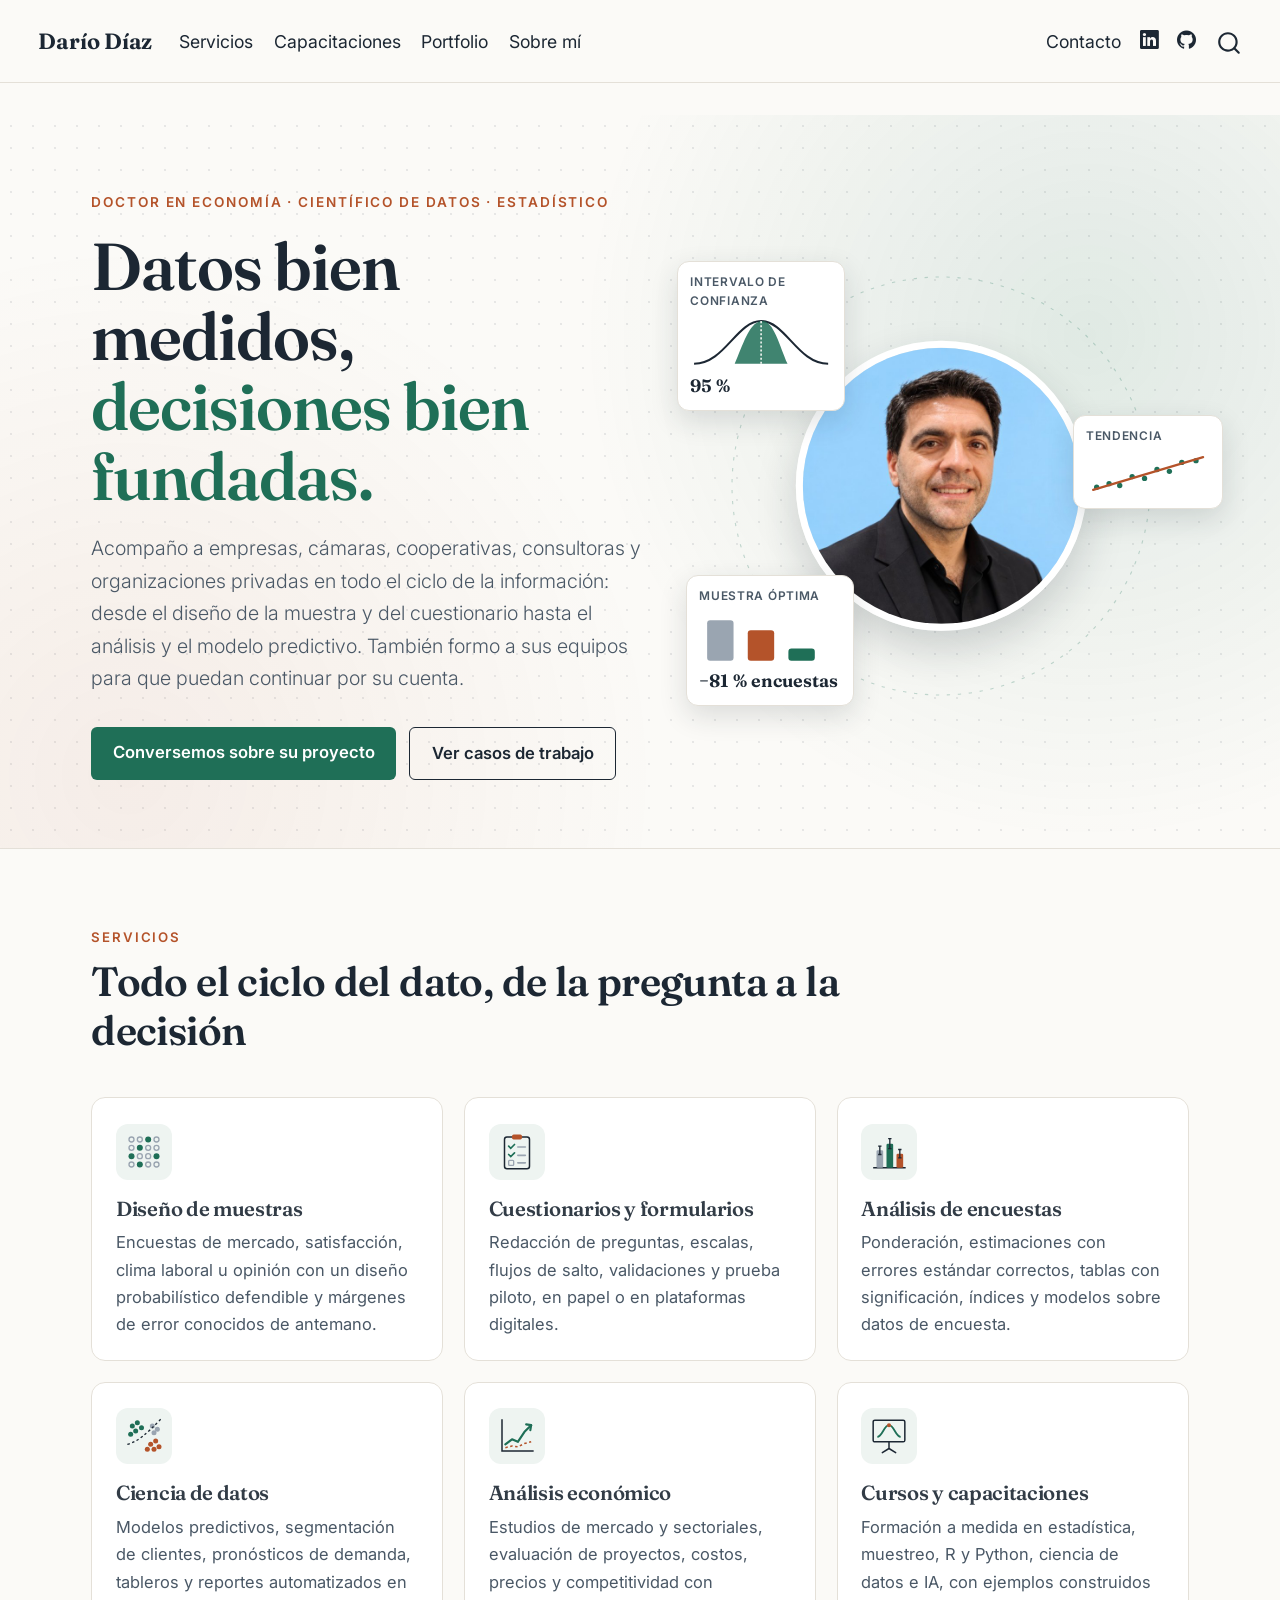
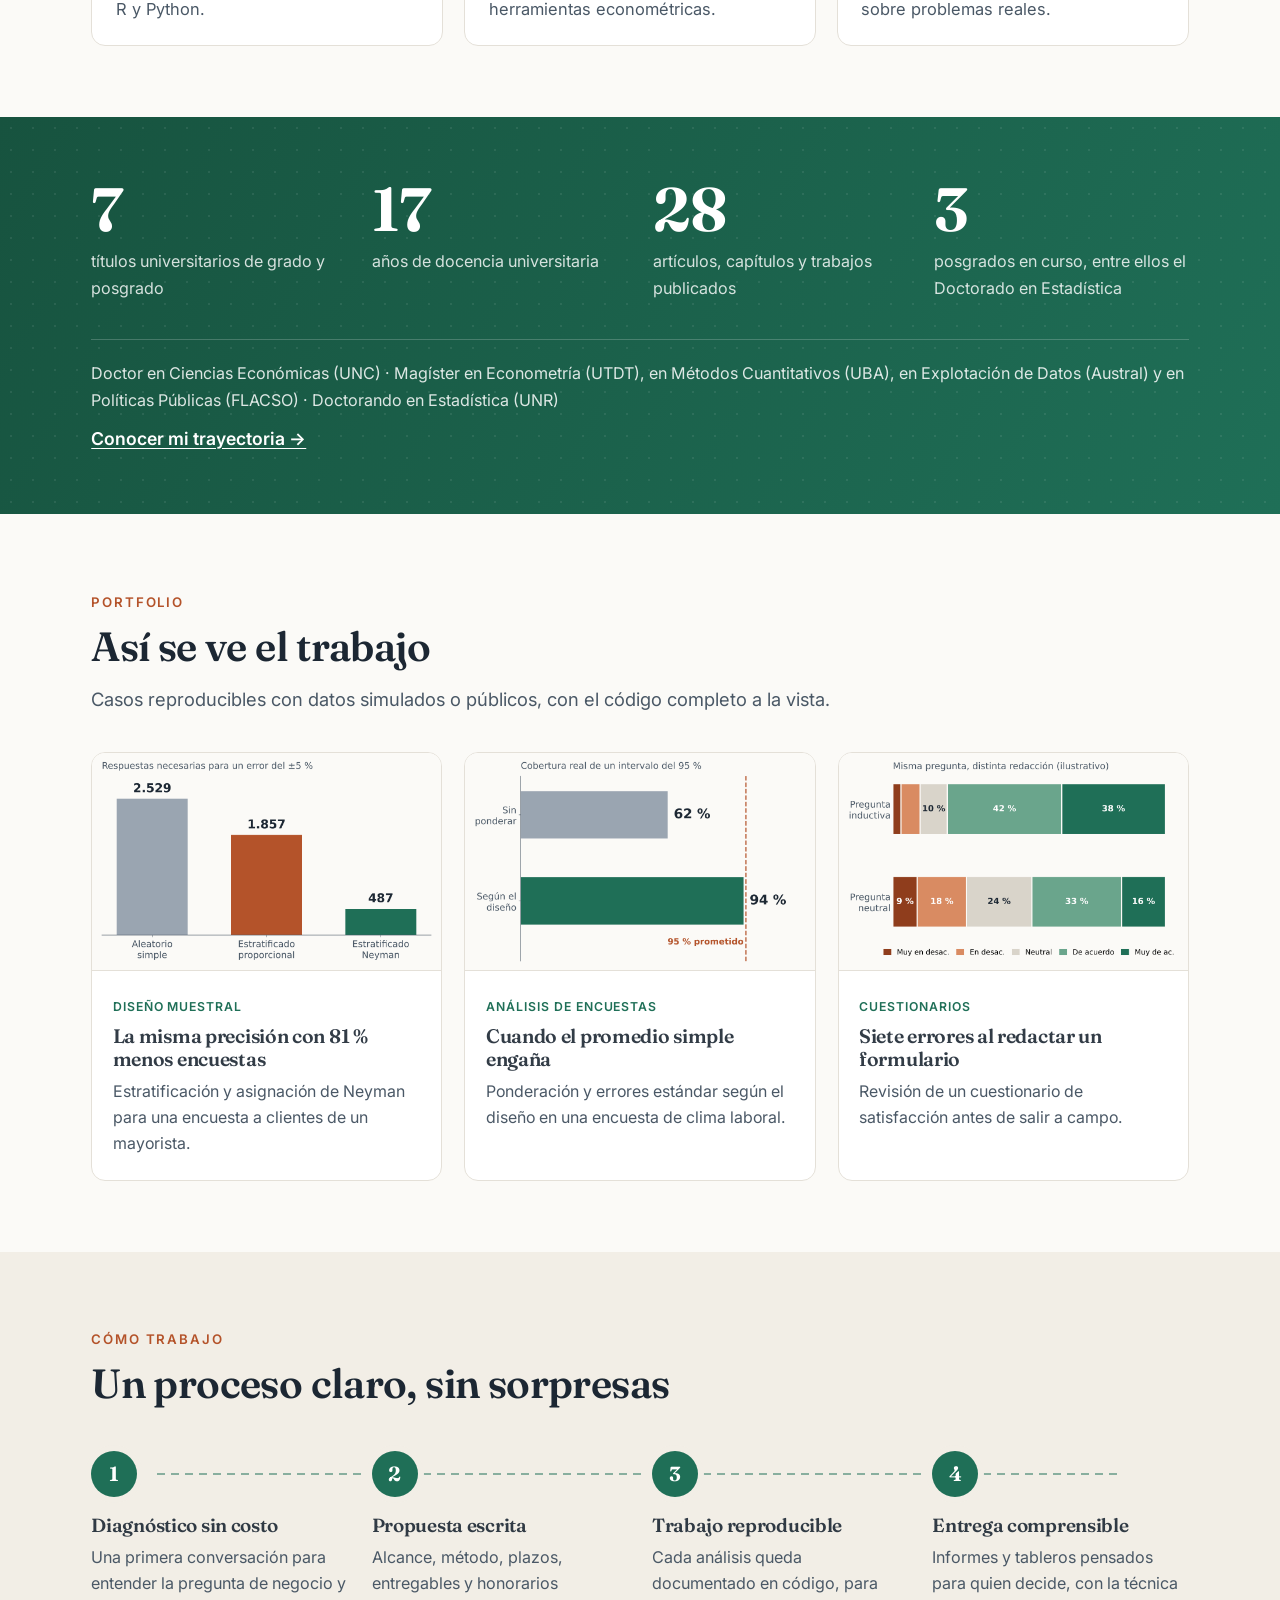
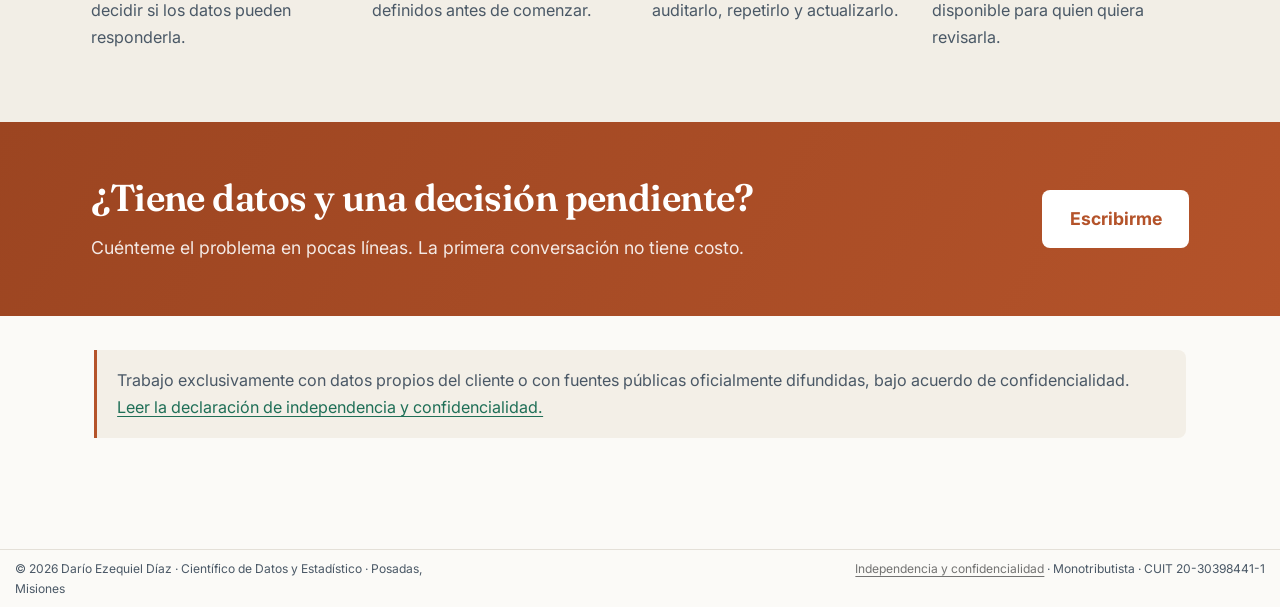
==== commit b8da123b: "Actualizacion 27/10/26" ====
--- a/docs/index.html
+++ b/docs/index.html
@@ -192,7 +192,7 @@
   <div class="hero2-texto">
    <div class="kicker">Doctor en Economía · Científico de datos · Estadístico</div>
    <h1>Datos bien medidos,<br><span class="resalte">decisiones bien fundadas.</span></h1>
-   <p class="lead">Acompaño a empresas, cámaras, cooperativas, consultoras y organizaciones privadas en todo el ciclo de la información: desde el diseño de la muestra y del cuestionario hasta el análisis, el modelo predictivo y la formación de sus equipos.</p>
+   <p class="lead">Acompaño a empresas, cámaras, cooperativas, consultoras y organizaciones privadas en todo el ciclo de la información: desde el diseño de la muestra y del cuestionario hasta el análisis y el modelo predictivo. También formo a sus equipos para que puedan continuar por su cuenta.</p>
    <div class="cta">
     <a class="btn-principal" href="contacto.html">Conversemos sobre su proyecto</a>
     <a class="btn-secundario" href="portfolio/index.html">Ver casos de trabajo</a>
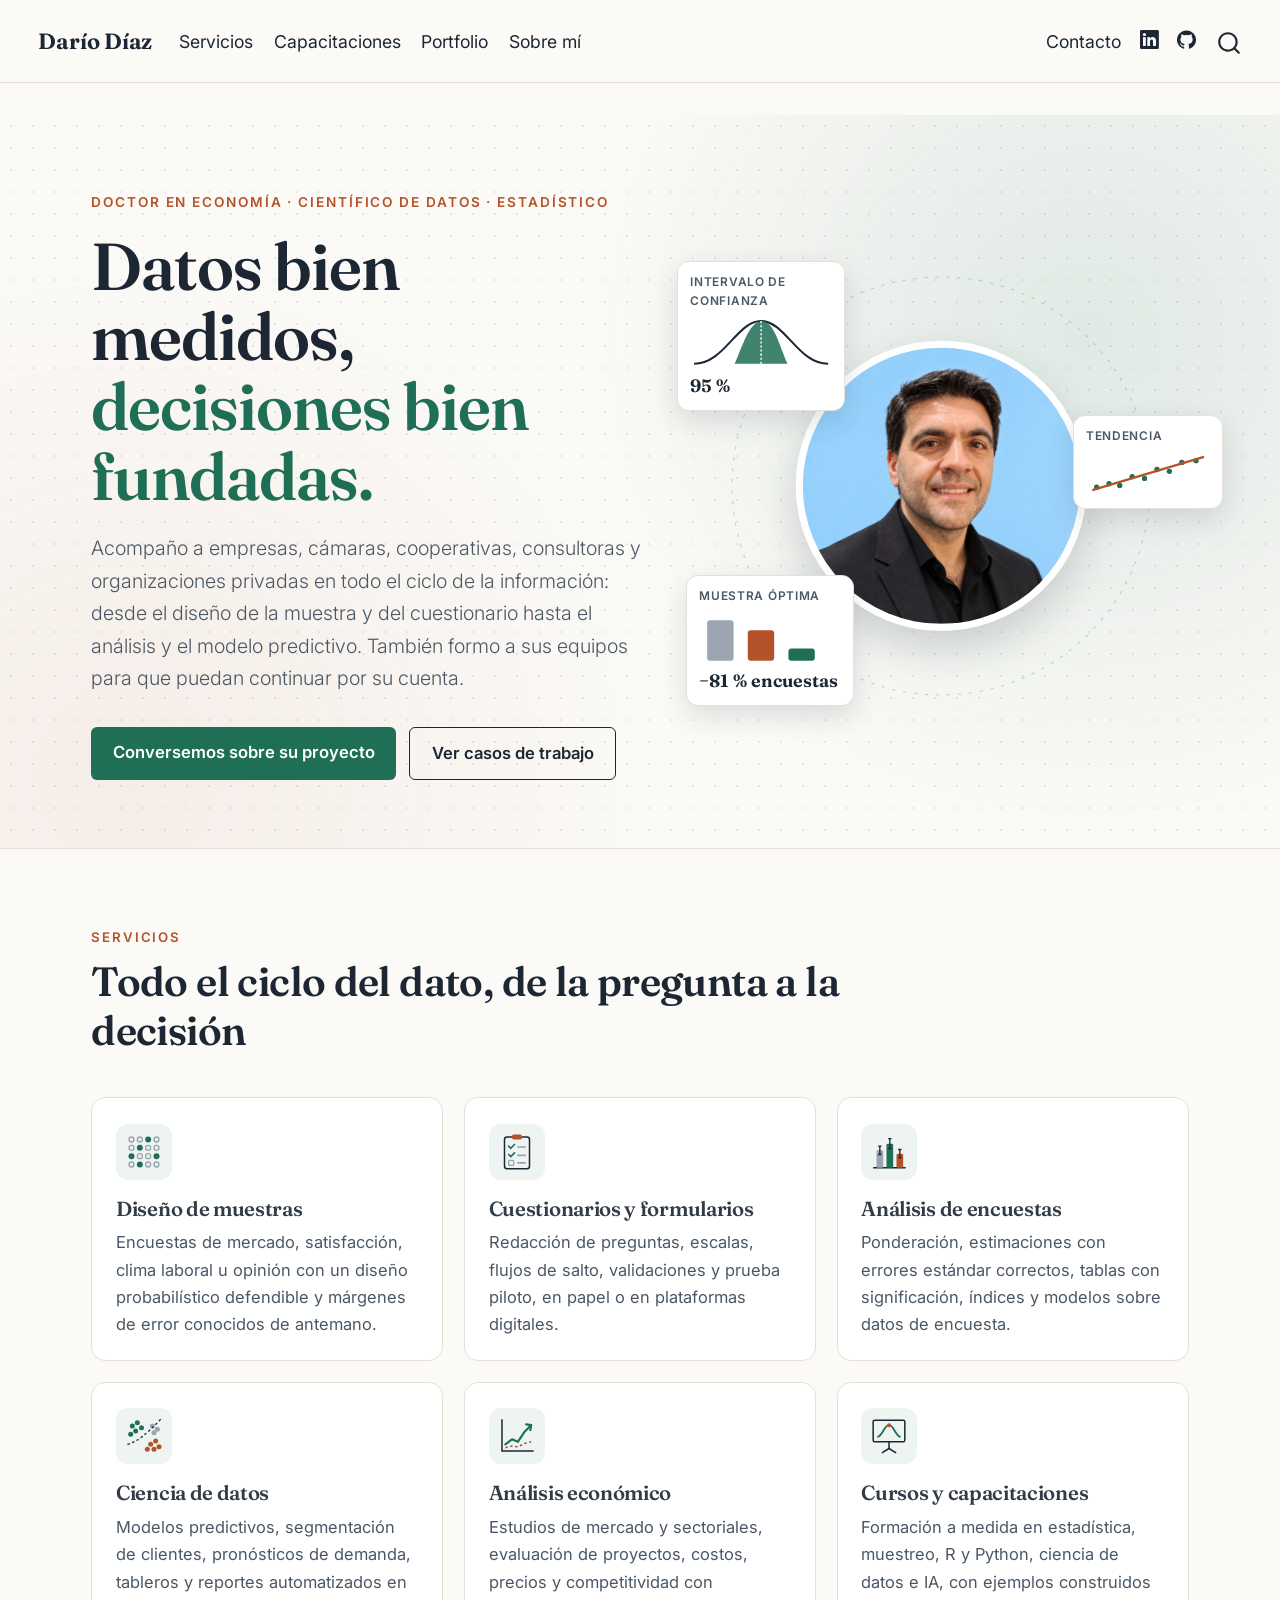
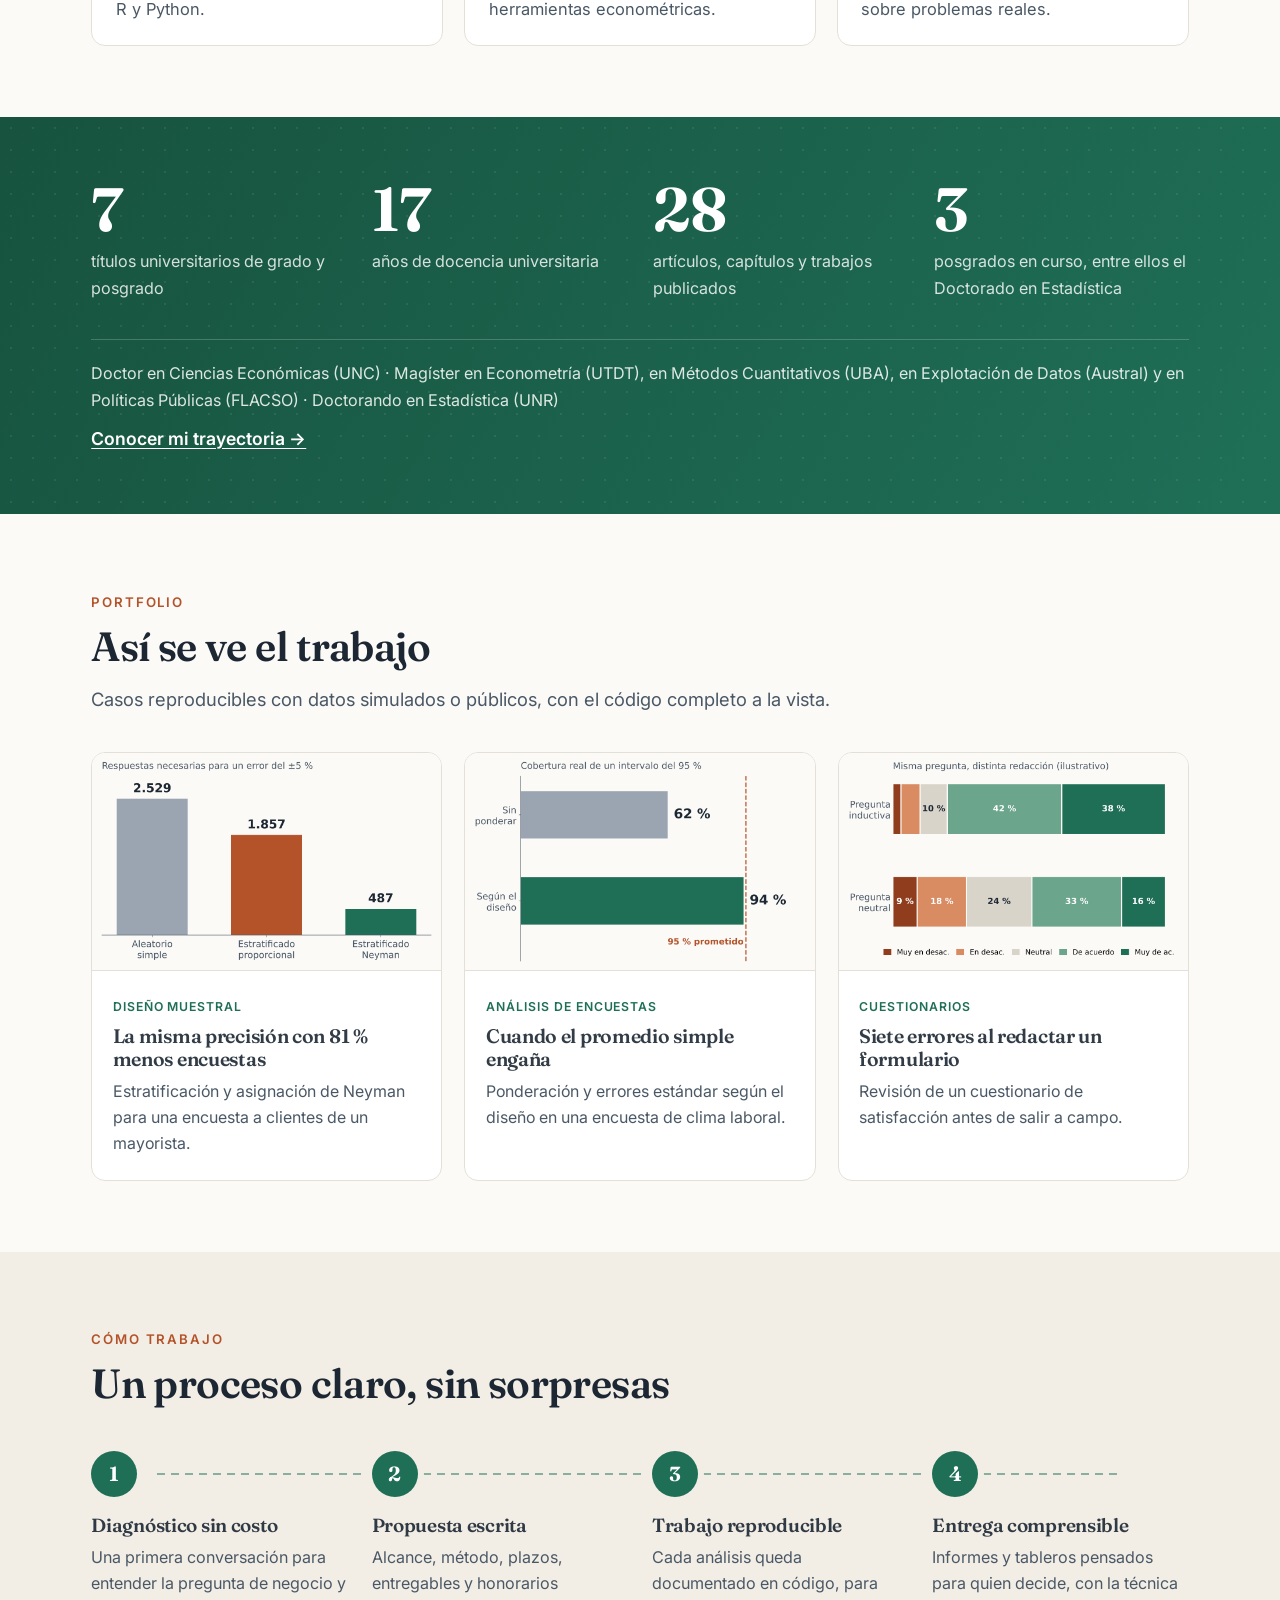
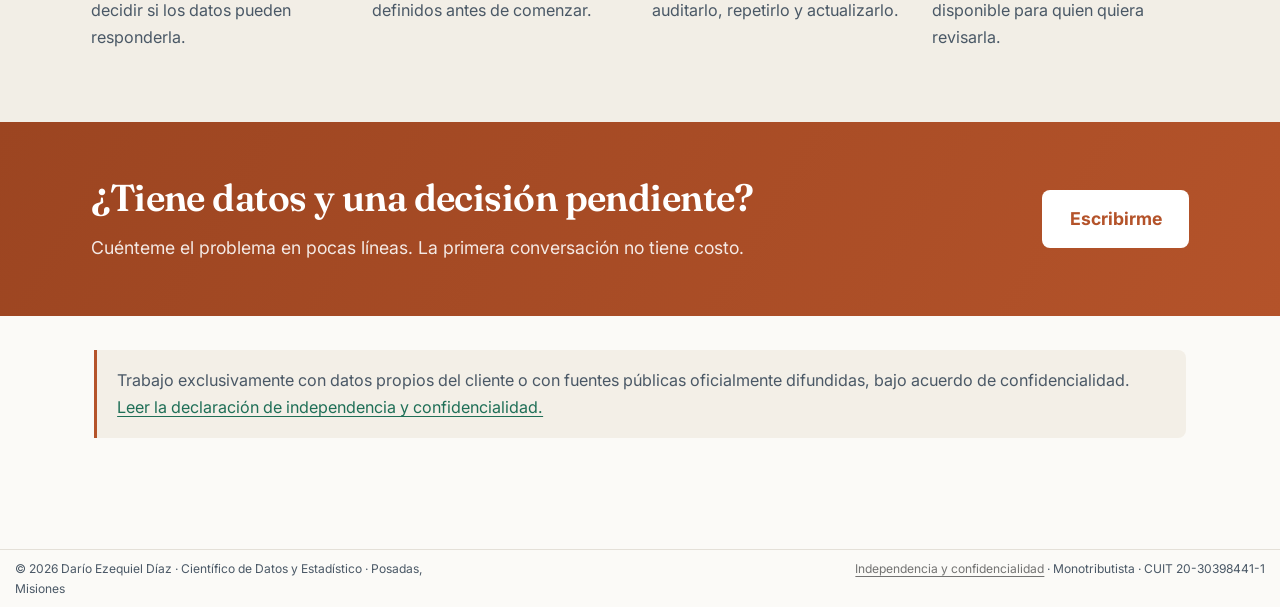
==== commit e40eb1cc: "Actualización 27/10/2026" ====
--- a/docs/index.html
+++ b/docs/index.html
@@ -42,12 +42,11 @@
 <script src="site_libs/quarto-html/tabsets/tabsets.js" type="module"></script>
 <script src="site_libs/quarto-html/popper.min.js"></script>
 <script src="site_libs/quarto-html/tippy.umd.min.js"></script>
-<script src="site_libs/quarto-html/anchor.min.js"></script>
 <link href="site_libs/quarto-html/tippy.css" rel="stylesheet">
 <link href="site_libs/quarto-html/quarto-syntax-highlighting-d466d15e0e21ad9f48f8132b44181650.css" rel="stylesheet" id="quarto-text-highlighting-styles">
 <script src="site_libs/bootstrap/bootstrap.min.js"></script>
 <link href="site_libs/bootstrap/bootstrap-icons.css" rel="stylesheet">
-<link href="site_libs/bootstrap/bootstrap-22bc4dacf23df5949993f0fc9ad1638f.min.css" rel="stylesheet" append-hash="true" id="quarto-bootstrap" data-mode="light">
+<link href="site_libs/bootstrap/bootstrap-15c16e6c0adc26348fdf46af2cb51e07.min.css" rel="stylesheet" append-hash="true" id="quarto-bootstrap" data-mode="light">
 <script id="quarto-search-options" type="application/json">{
   "location": "navbar",
   "copy-button": false,
@@ -232,38 +231,38 @@
  <div class="contenedor">
   <div class="encabezado-seccion">
    <span class="kicker">Servicios</span>
-   <h2 class="anchored">Todo el ciclo del dato, de la pregunta a la decisión</h2>
+   <h2>Todo el ciclo del dato, de la pregunta a la decisión</h2>
   </div>
 
   <div class="tarjetas-ico">
    <a class="tarjeta-ico" href="servicios.html#muestras">
     <svg class="icono" viewbox="0 0 48 48"><g fill="none" stroke="#9aa5b1" stroke-width="1.6"><circle cx="9" cy="9" r="3"></circle><circle cx="19" cy="9" r="3"></circle><circle cx="39" cy="9" r="3"></circle><circle cx="9" cy="19" r="3"></circle><circle cx="29" cy="19" r="3"></circle><circle cx="39" cy="19" r="3"></circle><circle cx="19" cy="29" r="3"></circle><circle cx="29" cy="29" r="3"></circle><circle cx="9" cy="39" r="3"></circle><circle cx="29" cy="39" r="3"></circle><circle cx="39" cy="39" r="3"></circle></g><g fill="#1f6f57"><circle cx="29" cy="9" r="3.6"></circle><circle cx="19" cy="19" r="3.6"></circle><circle cx="39" cy="29" r="3.6"></circle><circle cx="9" cy="29" r="3.6"></circle><circle cx="19" cy="39" r="3.6"></circle></g></svg>
-    <h3 class="anchored">Diseño de muestras</h3>
+    <h3>Diseño de muestras</h3>
     <p>Encuestas de mercado, satisfacción, clima laboral u opinión con un diseño probabilístico defendible y márgenes de error conocidos de antemano.</p>
    </a>
    <a class="tarjeta-ico" href="servicios.html#cuestionarios">
     <svg class="icono" viewbox="0 0 48 48"><rect x="9" y="6" width="30" height="38" rx="3" fill="none" stroke="#1c2733" stroke-width="1.8"></rect><rect x="18" y="3" width="12" height="6" rx="2" fill="#b4532a"></rect><g stroke="#1f6f57" stroke-width="2" fill="none" stroke-linecap="round"><path d="M14 17l2.5 2.5L21 15"></path><path d="M14 27l2.5 2.5L21 25"></path></g><rect x="14" y="34" width="6" height="6" rx="1" fill="none" stroke="#9aa5b1" stroke-width="1.6"></rect><g stroke="#9aa5b1" stroke-width="2" stroke-linecap="round"><line x1="25" y1="18" x2="34" y2="18"></line><line x1="25" y1="28" x2="34" y2="28"></line><line x1="25" y1="37" x2="34" y2="37"></line></g></svg>
-    <h3 class="anchored">Cuestionarios y formularios</h3>
+    <h3>Cuestionarios y formularios</h3>
     <p>Redacción de preguntas, escalas, flujos de salto, validaciones y prueba piloto, en papel o en plataformas digitales.</p>
    </a>
    <a class="tarjeta-ico" href="servicios.html#encuestas">
     <svg class="icono" viewbox="0 0 48 48"><line x1="5" y1="43" x2="44" y2="43" stroke="#1c2733" stroke-width="1.8"></line><rect x="9" y="22" width="8" height="21" rx="1.5" fill="#9aa5b1"></rect><rect x="21" y="14" width="8" height="29" rx="1.5" fill="#1f6f57"></rect><rect x="33" y="26" width="8" height="17" rx="1.5" fill="#b4532a"></rect><g stroke="#1c2733" stroke-width="1.6"><path d="M13 17v10M11 17h4M11 27h4"></path><path d="M25 8v12M23 8h4M23 20h4"></path><path d="M37 21v10M35 21h4M35 31h4"></path></g></svg>
-    <h3 class="anchored">Análisis de encuestas</h3>
+    <h3>Análisis de encuestas</h3>
     <p>Ponderación, estimaciones con errores estándar correctos, tablas con significación, índices y modelos sobre datos de encuesta.</p>
    </a>
    <a class="tarjeta-ico" href="servicios.html#ciencia-de-datos">
     <svg class="icono" viewbox="0 0 48 48"><g fill="#1f6f57"><circle cx="10" cy="12" r="3"></circle><circle cx="16" cy="8" r="3"></circle><circle cx="14" cy="18" r="3"></circle><circle cx="21" cy="14" r="3"></circle><circle cx="8" cy="22" r="3"></circle></g><g fill="#b4532a"><circle cx="32" cy="34" r="3"></circle><circle cx="38" cy="30" r="3"></circle><circle cx="36" cy="40" r="3"></circle><circle cx="42" cy="37" r="3"></circle><circle cx="28" cy="40" r="3"></circle></g><g fill="#9aa5b1"><circle cx="34" cy="12" r="3"></circle><circle cx="40" cy="16" r="3"></circle><circle cx="36" cy="20" r="3"></circle></g><path d="M4 34 C 18 30, 26 22, 44 4" fill="none" stroke="#1c2733" stroke-width="1.6" stroke-dasharray="3 3"></path></svg>
-    <h3 class="anchored">Ciencia de datos</h3>
+    <h3>Ciencia de datos</h3>
     <p>Modelos predictivos, segmentación de clientes, pronósticos de demanda, tableros y reportes automatizados en R y Python.</p>
    </a>
    <a class="tarjeta-ico" href="servicios.html#analisis-economico">
     <svg class="icono" viewbox="0 0 48 48"><path d="M6 4v38h38" fill="none" stroke="#1c2733" stroke-width="1.8"></path><polyline points="10,34 18,28 25,31 33,19 41,11" fill="none" stroke="#1f6f57" stroke-width="2.6" stroke-linejoin="round" stroke-linecap="round"></polyline><path d="M35 10l6 1-1 6" fill="none" stroke="#1f6f57" stroke-width="2.6" stroke-linecap="round" stroke-linejoin="round"></path><polyline points="10,38 18,36 25,37 33,33 41,31" fill="none" stroke="#b4532a" stroke-width="1.8" stroke-dasharray="3 3"></polyline></svg>
-    <h3 class="anchored">Análisis económico</h3>
+    <h3>Análisis económico</h3>
     <p>Estudios de mercado y sectoriales, evaluación de proyectos, costos, precios y competitividad con herramientas econométricas.</p>
    </a>
    <a class="tarjeta-ico" href="capacitaciones.html">
     <svg class="icono" viewbox="0 0 48 48"><rect x="5" y="5" width="38" height="26" rx="2" fill="none" stroke="#1c2733" stroke-width="1.8"></rect><path d="M24 31v8M16 44l8-5 8 5" fill="none" stroke="#1c2733" stroke-width="1.8" stroke-linecap="round"></path><path d="M10 25 C 16 25, 18 11, 24 11 S 32 25, 38 25" fill="none" stroke="#1f6f57" stroke-width="2.2"></path><circle cx="24" cy="11" r="2.4" fill="#b4532a"></circle></svg>
-    <h3 class="anchored">Cursos y capacitaciones</h3>
+    <h3>Cursos y capacitaciones</h3>
     <p>Formación a medida en estadística, muestreo, R y Python, ciencia de datos e IA, con ejemplos construidos sobre problemas reales.</p>
    </a>
   </div>
@@ -289,21 +288,21 @@
  <div class="contenedor">
   <div class="encabezado-seccion">
    <span class="kicker">Portfolio</span>
-   <h2 class="anchored">Así se ve el trabajo</h2>
+   <h2>Así se ve el trabajo</h2>
    <p class="bajada">Casos reproducibles con datos simulados o públicos, con el código completo a la vista.</p>
   </div>
   <div class="vitrina">
    <a class="caso" href="portfolio/diseno-muestral.html">
     <img src="img/casos/diseno-muestral.png" alt="Gráfico de barras: respuestas necesarias según el diseño muestral">
-    <div class="caso-cuerpo"><span class="etiqueta">Diseño muestral</span><h3 class="anchored">La misma precisión con 81 % menos encuestas</h3><p>Estratificación y asignación de Neyman para una encuesta a clientes de un mayorista.</p></div>
+    <div class="caso-cuerpo"><span class="etiqueta">Diseño muestral</span><h3>La misma precisión con 81 % menos encuestas</h3><p>Estratificación y asignación de Neyman para una encuesta a clientes de un mayorista.</p></div>
    </a>
    <a class="caso" href="portfolio/encuesta-ponderada.html">
     <img src="img/casos/encuesta-ponderada.png" alt="Gráfico de barras: cobertura de los intervalos de confianza">
-    <div class="caso-cuerpo"><span class="etiqueta">Análisis de encuestas</span><h3 class="anchored">Cuando el promedio simple engaña</h3><p>Ponderación y errores estándar según el diseño en una encuesta de clima laboral.</p></div>
+    <div class="caso-cuerpo"><span class="etiqueta">Análisis de encuestas</span><h3>Cuando el promedio simple engaña</h3><p>Ponderación y errores estándar según el diseño en una encuesta de clima laboral.</p></div>
    </a>
    <a class="caso" href="portfolio/cuestionario.html">
     <img src="img/casos/cuestionario.png" alt="Gráfico de barras apiladas: respuestas según la redacción de la pregunta">
-    <div class="caso-cuerpo"><span class="etiqueta">Cuestionarios</span><h3 class="anchored">Siete errores al redactar un formulario</h3><p>Revisión de un cuestionario de satisfacción antes de salir a campo.</p></div>
+    <div class="caso-cuerpo"><span class="etiqueta">Cuestionarios</span><h3>Siete errores al redactar un formulario</h3><p>Revisión de un cuestionario de satisfacción antes de salir a campo.</p></div>
    </a>
   </div>
  </div>
@@ -314,13 +313,13 @@
  <div class="contenedor">
   <div class="encabezado-seccion">
    <span class="kicker">Cómo trabajo</span>
-   <h2 class="anchored">Un proceso claro, sin sorpresas</h2>
+   <h2>Un proceso claro, sin sorpresas</h2>
   </div>
   <ol class="proceso">
-   <li><span class="paso">1</span><h3 class="anchored">Diagnóstico sin costo</h3><p>Una primera conversación para entender la pregunta de negocio y decidir si los datos pueden responderla.</p></li>
-   <li><span class="paso">2</span><h3 class="anchored">Propuesta escrita</h3><p>Alcance, método, plazos, entregables y honorarios definidos antes de comenzar.</p></li>
-   <li><span class="paso">3</span><h3 class="anchored">Trabajo reproducible</h3><p>Cada análisis queda documentado en código, para auditarlo, repetirlo y actualizarlo.</p></li>
-   <li><span class="paso">4</span><h3 class="anchored">Entrega comprensible</h3><p>Informes y tableros pensados para quien decide, con la técnica disponible para quien quiera revisarla.</p></li>
+   <li><span class="paso">1</span><h3>Diagnóstico sin costo</h3><p>Una primera conversación para entender la pregunta de negocio y decidir si los datos pueden responderla.</p></li>
+   <li><span class="paso">2</span><h3>Propuesta escrita</h3><p>Alcance, método, plazos, entregables y honorarios definidos antes de comenzar.</p></li>
+   <li><span class="paso">3</span><h3>Trabajo reproducible</h3><p>Cada análisis queda documentado en código, para auditarlo, repetirlo y actualizarlo.</p></li>
+   <li><span class="paso">4</span><h3>Entrega comprensible</h3><p>Informes y tableros pensados para quien decide, con la técnica disponible para quien quiera revisarla.</p></li>
   </ol>
  </div>
 </section>
@@ -329,7 +328,7 @@
 <section class="banda banda-cta">
  <div class="contenedor cta-final">
   <div>
-   <h2 class="anchored">¿Tiene datos y una decisión pendiente?</h2>
+   <h2>¿Tiene datos y una decisión pendiente?</h2>
    <p>Cuénteme el problema en pocas líneas. La primera conversación no tiene costo.</p>
   </div>
   <a class="btn-claro" href="contacto.html">Escribirme</a>
@@ -368,13 +367,6 @@
 <a onclick="window.scrollTo(0, 0); return false;" role="button" id="quarto-back-to-top"><i class="bi bi-arrow-up"></i> Volver arriba</a></main> <!-- /main -->
 <script id="quarto-html-after-body" type="application/javascript">
   window.document.addEventListener("DOMContentLoaded", function (event) {
-    const icon = "";
-    const anchorJS = new window.AnchorJS();
-    anchorJS.options = {
-      placement: 'right',
-      icon: icon
-    };
-    anchorJS.add('.anchored');
     const isCodeAnnotation = (el) => {
       for (const clz of el.classList) {
         if (clz.startsWith('code-annotation-')) {                     
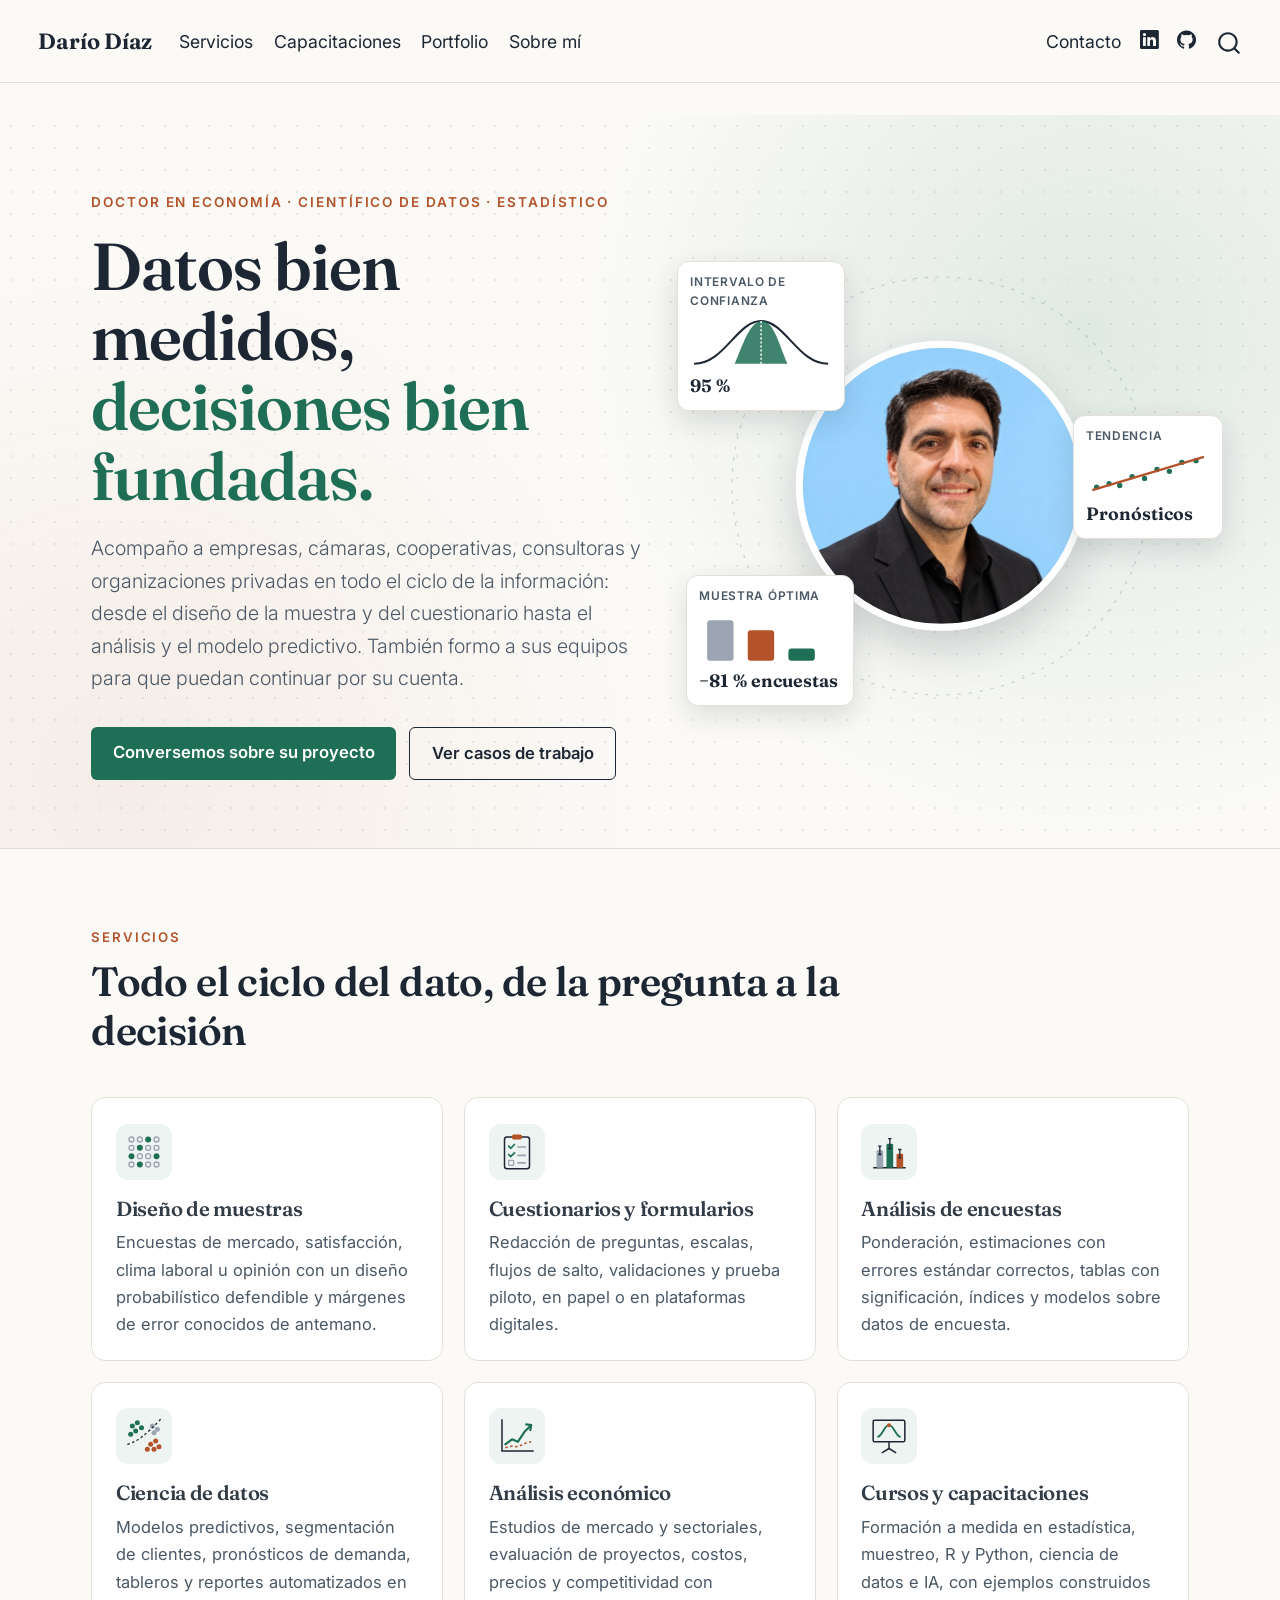
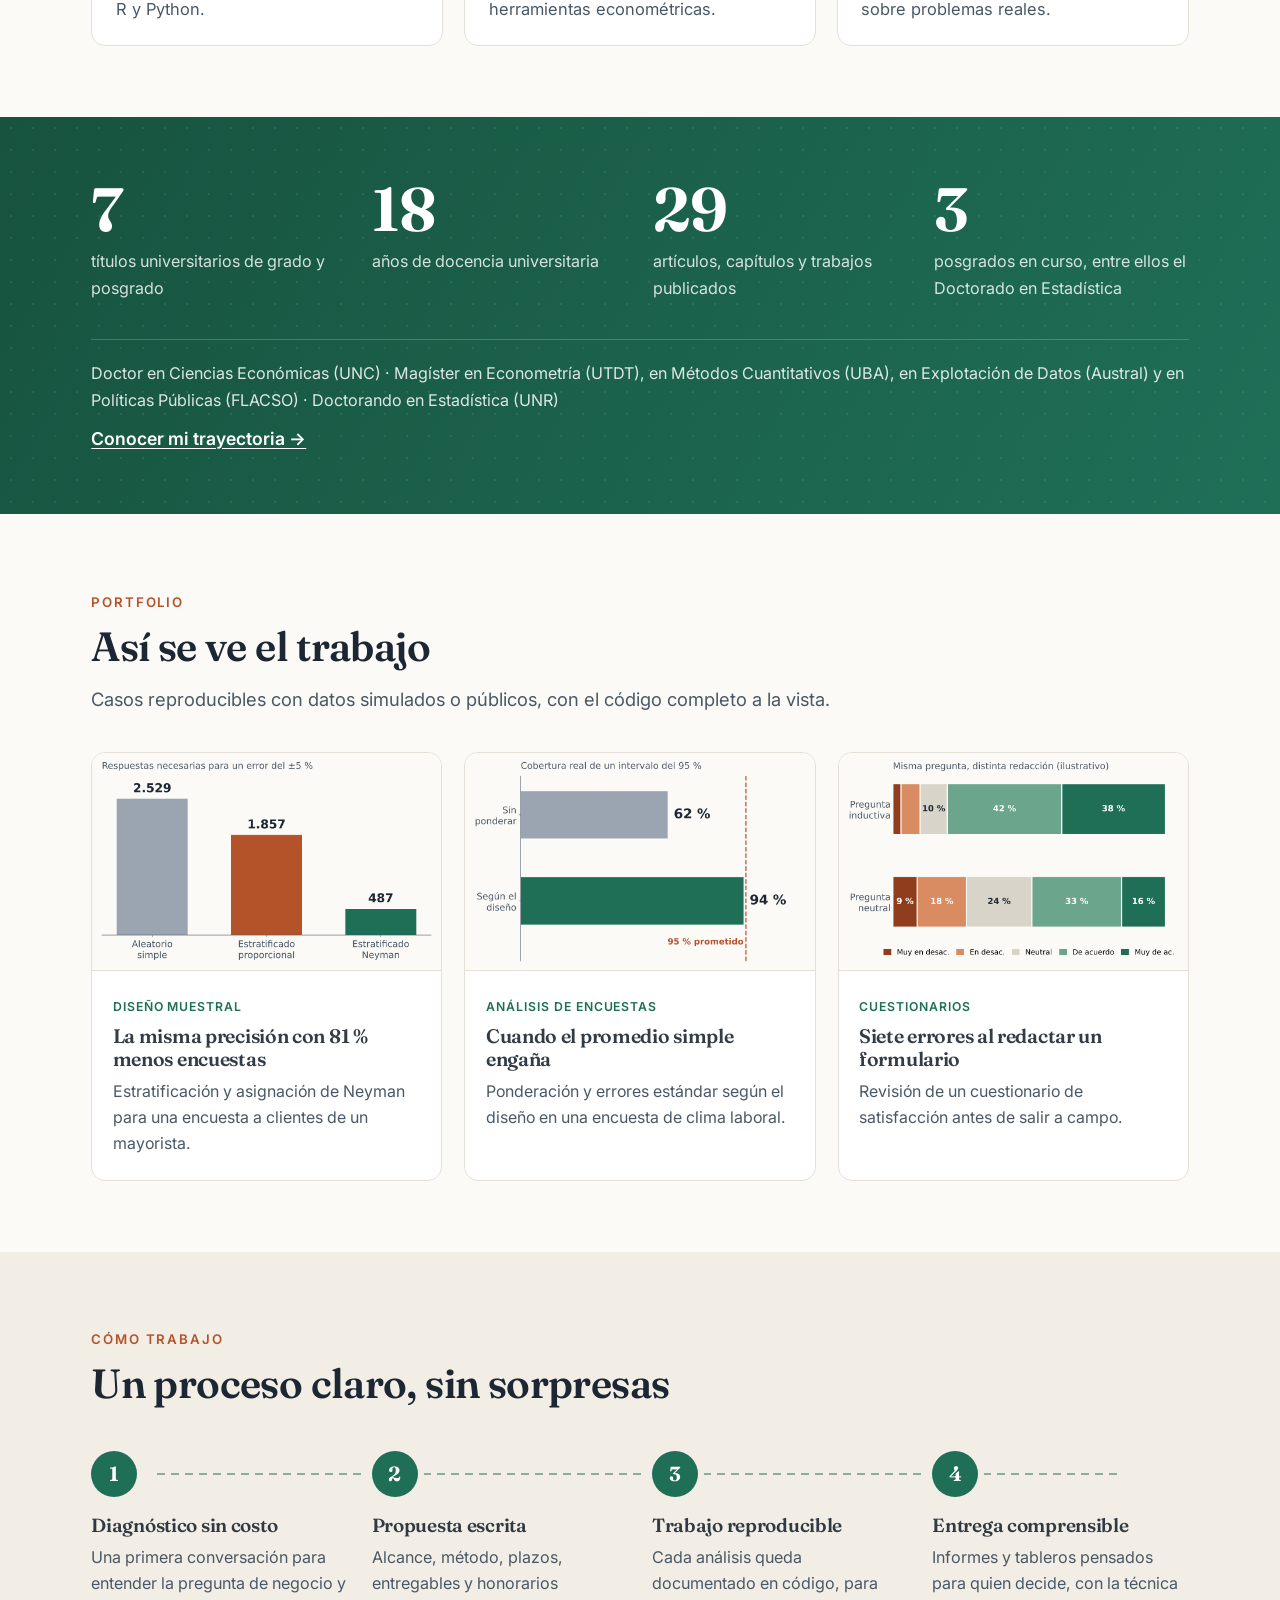
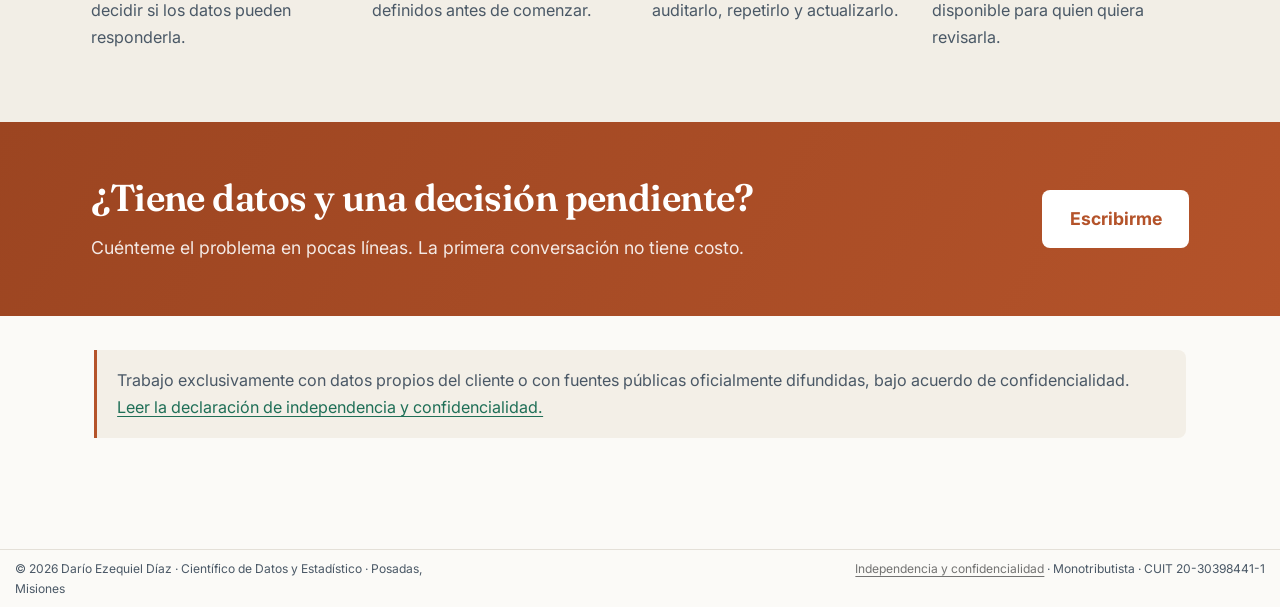
==== commit 50fdf0c5: "Para vista celular" ====
--- a/docs/index.html
+++ b/docs/index.html
@@ -46,7 +46,7 @@
 <link href="site_libs/quarto-html/quarto-syntax-highlighting-d466d15e0e21ad9f48f8132b44181650.css" rel="stylesheet" id="quarto-text-highlighting-styles">
 <script src="site_libs/bootstrap/bootstrap.min.js"></script>
 <link href="site_libs/bootstrap/bootstrap-icons.css" rel="stylesheet">
-<link href="site_libs/bootstrap/bootstrap-15c16e6c0adc26348fdf46af2cb51e07.min.css" rel="stylesheet" append-hash="true" id="quarto-bootstrap" data-mode="light">
+<link href="site_libs/bootstrap/bootstrap-5e5d592c913f1194441b638813348970.min.css" rel="stylesheet" append-hash="true" id="quarto-bootstrap" data-mode="light">
 <script id="quarto-search-options" type="application/json">{
   "location": "navbar",
   "copy-button": false,
@@ -221,6 +221,7 @@
     <svg viewbox="0 0 140 52">
      <g fill="#1f6f57"><circle cx="12" cy="42" r="3"></circle><circle cx="26" cy="38" r="3"></circle><circle cx="38" cy="40" r="3"></circle><circle cx="52" cy="30" r="3"></circle><circle cx="66" cy="32" r="3"></circle><circle cx="80" cy="22" r="3"></circle><circle cx="94" cy="24" r="3"></circle><circle cx="108" cy="14" r="3"></circle><circle cx="124" cy="12" r="3"></circle></g>
      <line x1="8" y1="45" x2="132" y2="8" stroke="#b4532a" stroke-width="2.5" stroke-linecap="round"></line></svg>
+    <span class="chip-v">Pronósticos</span>
    </div>
   </div>
  </div>
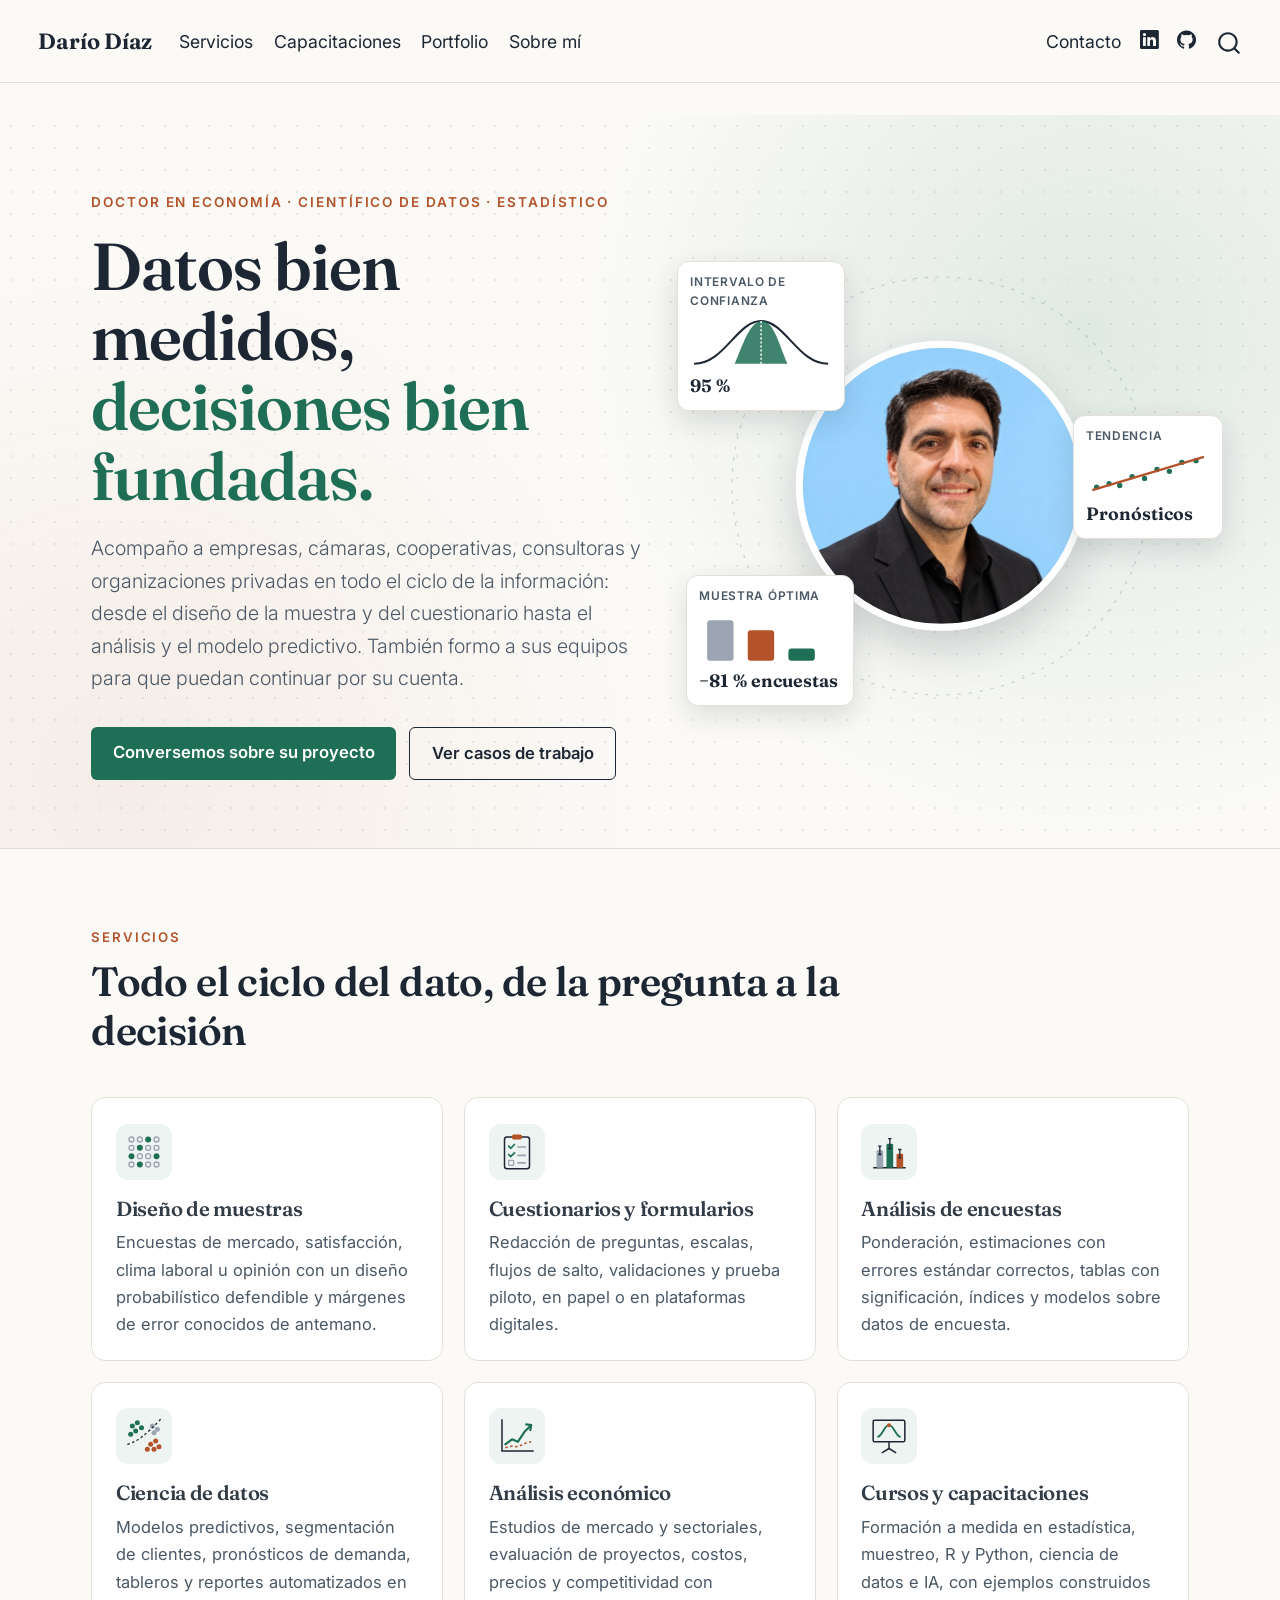
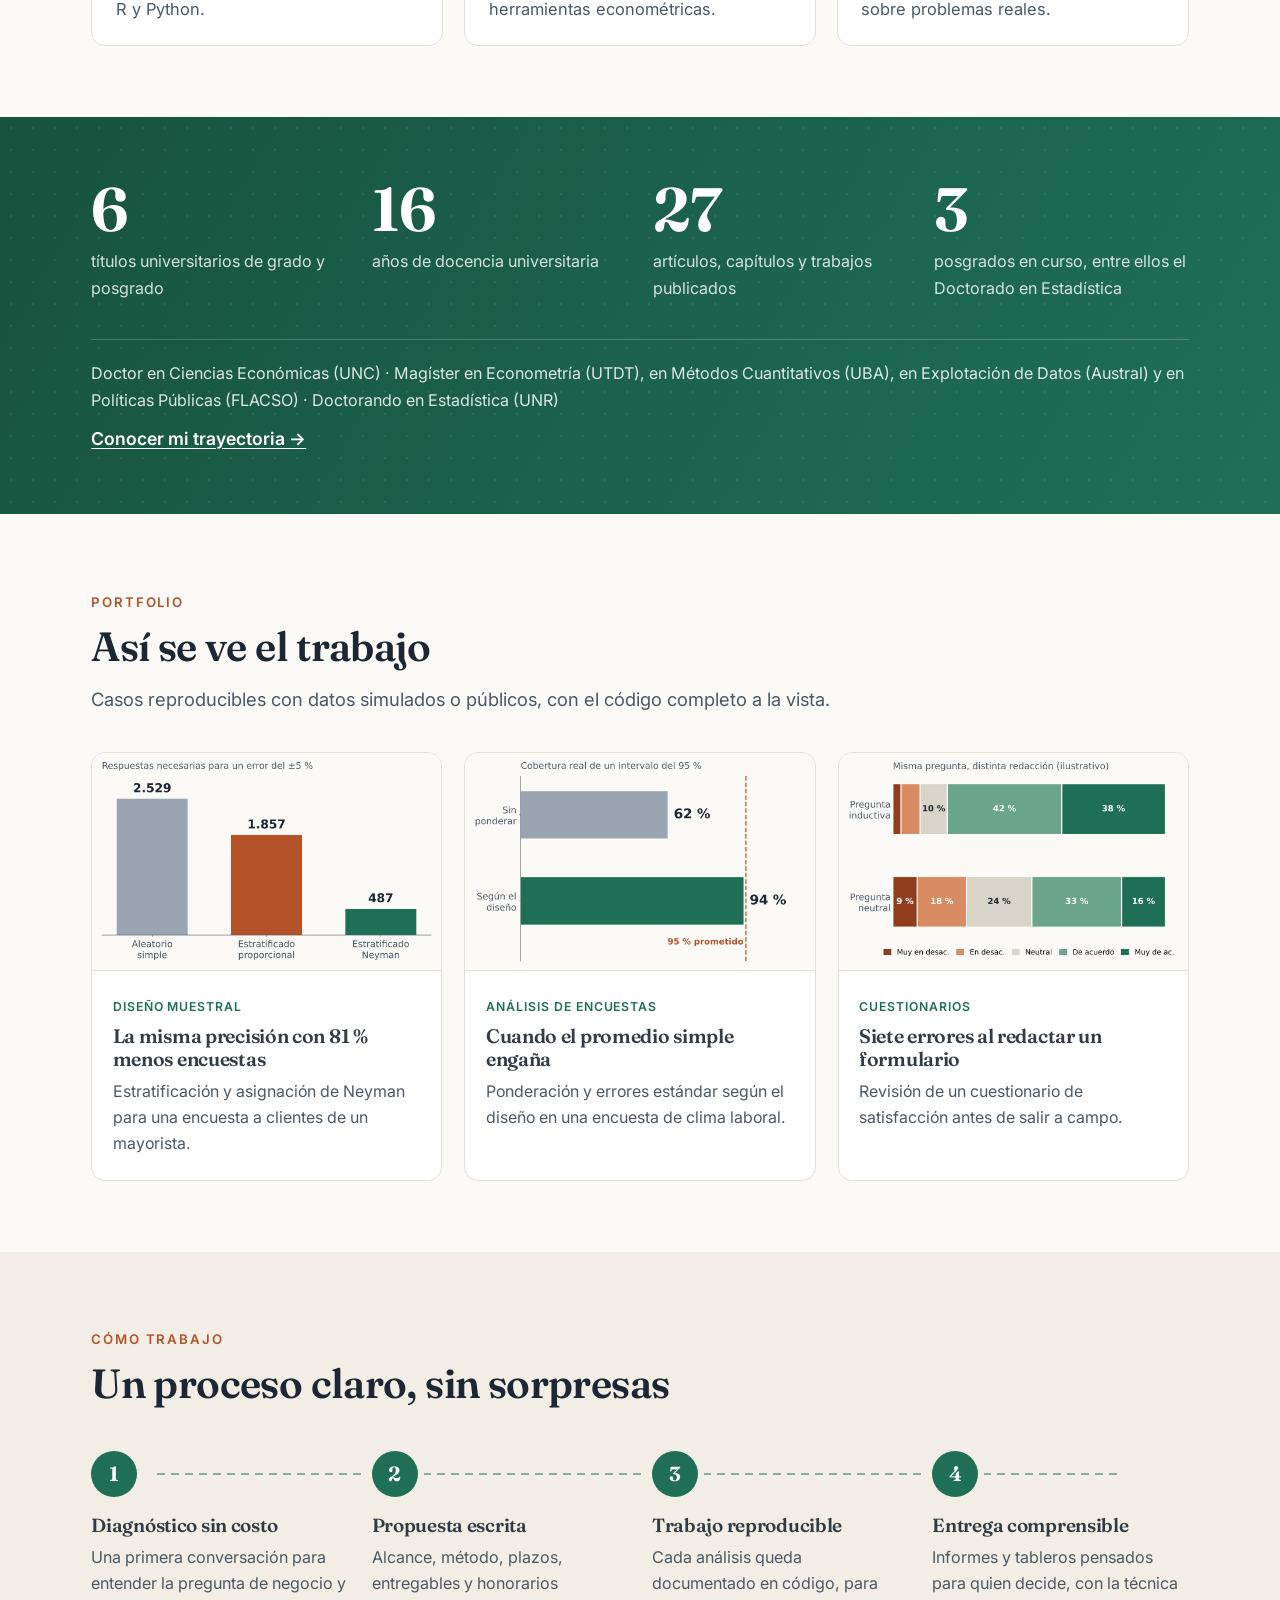
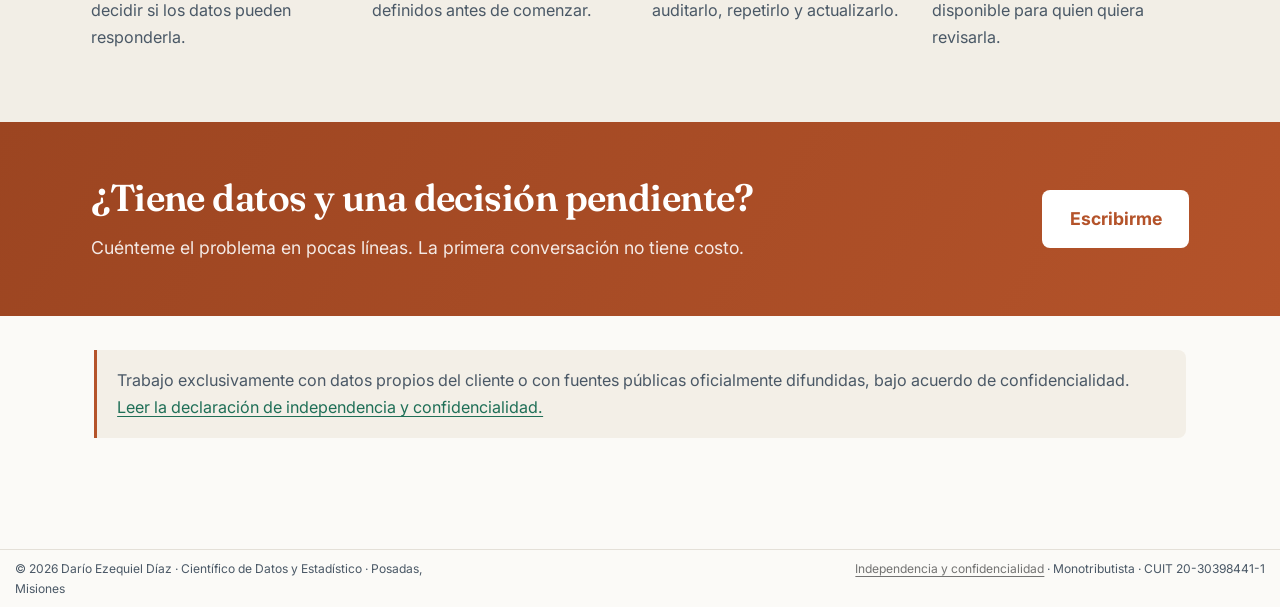
==== commit adb5f9d7: "SEO: direcciones canónicas y sitemap sin .html" ====
--- a/docs/index.html
+++ b/docs/index.html
@@ -89,6 +89,9 @@
 <meta name="twitter:description" content="Diseño de muestras y cuestionarios, análisis de encuestas, ciencia de datos, análisis económico y capacitación para empresas y organizaciones privadas.">
 <meta name="twitter:image" content="https://dariodiaz.com.ar/img/og.jpg">
 <meta name="twitter:card" content="summary_large_image">
+
+<link rel="canonical" href="https://dariodiaz.com.ar/">
+<meta property="og:url" content="https://dariodiaz.com.ar/">
 </head>
 
 <body class="nav-fixed quarto-light">
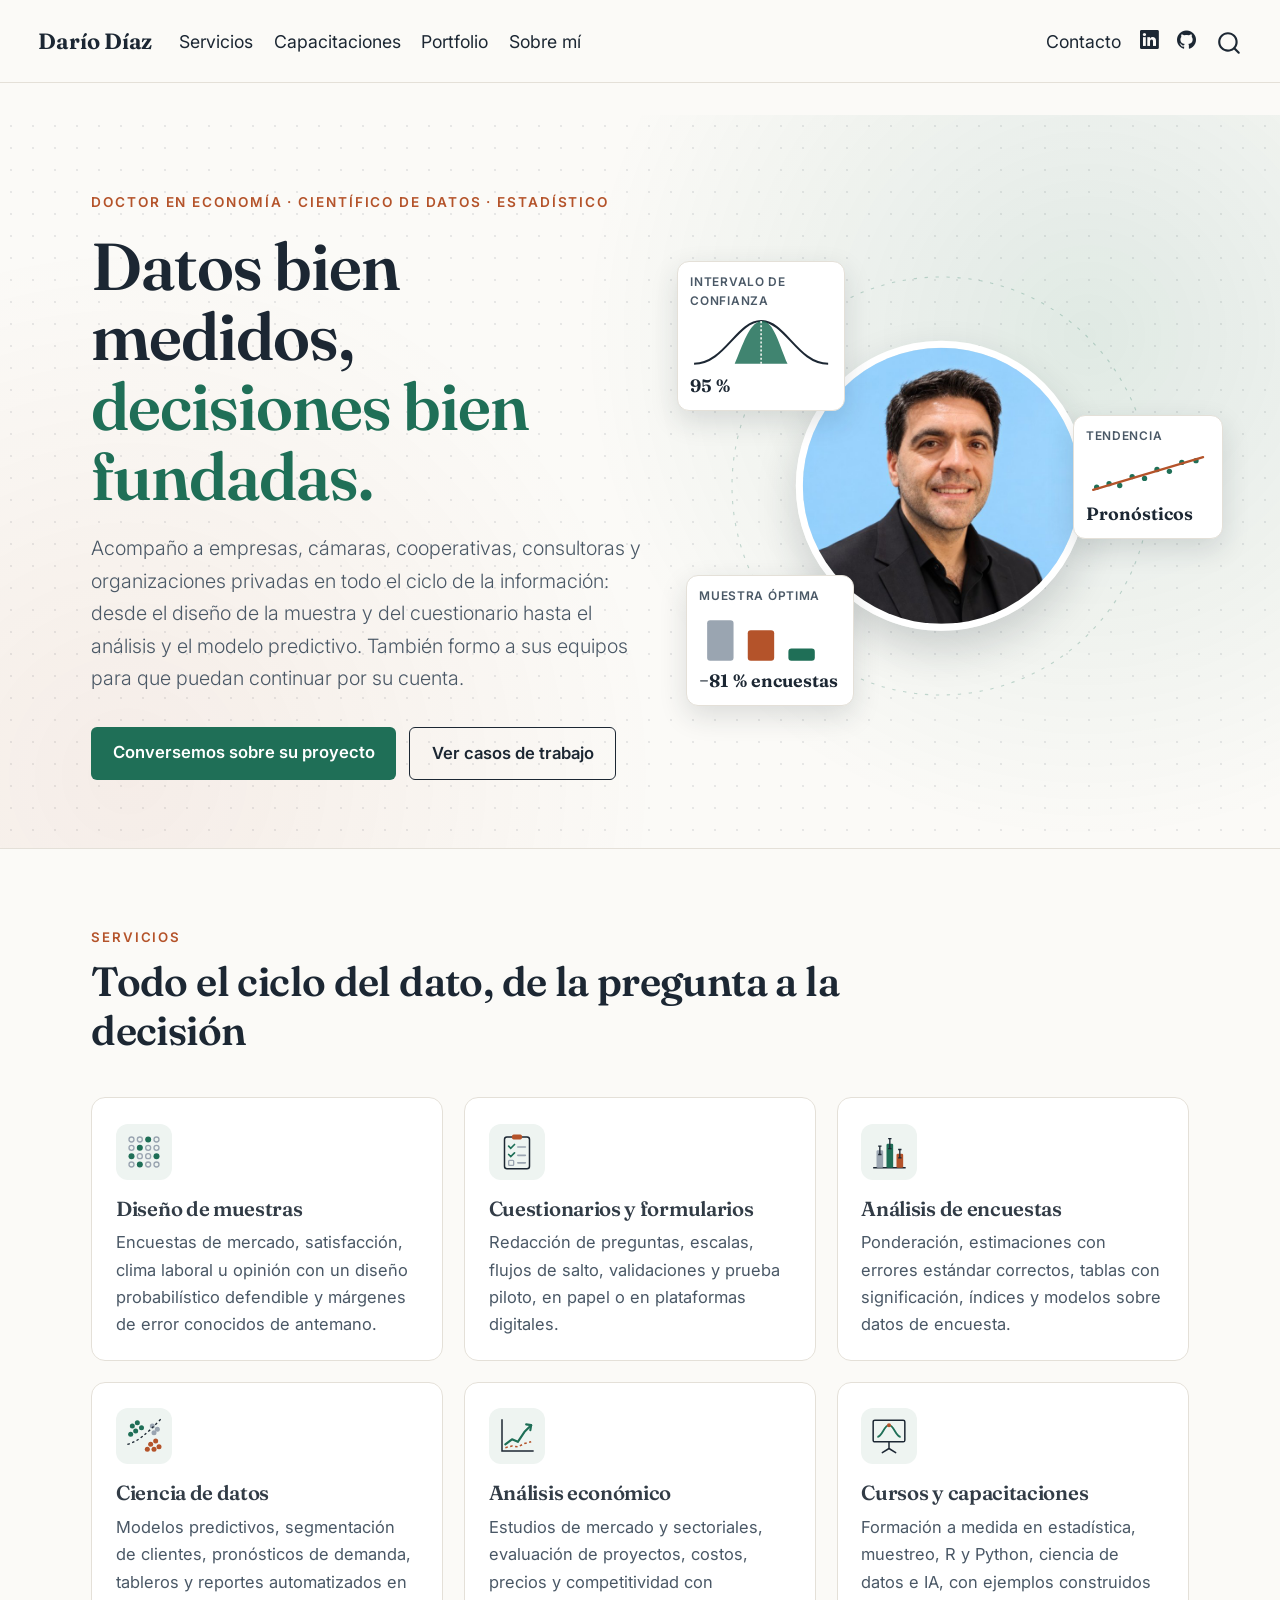
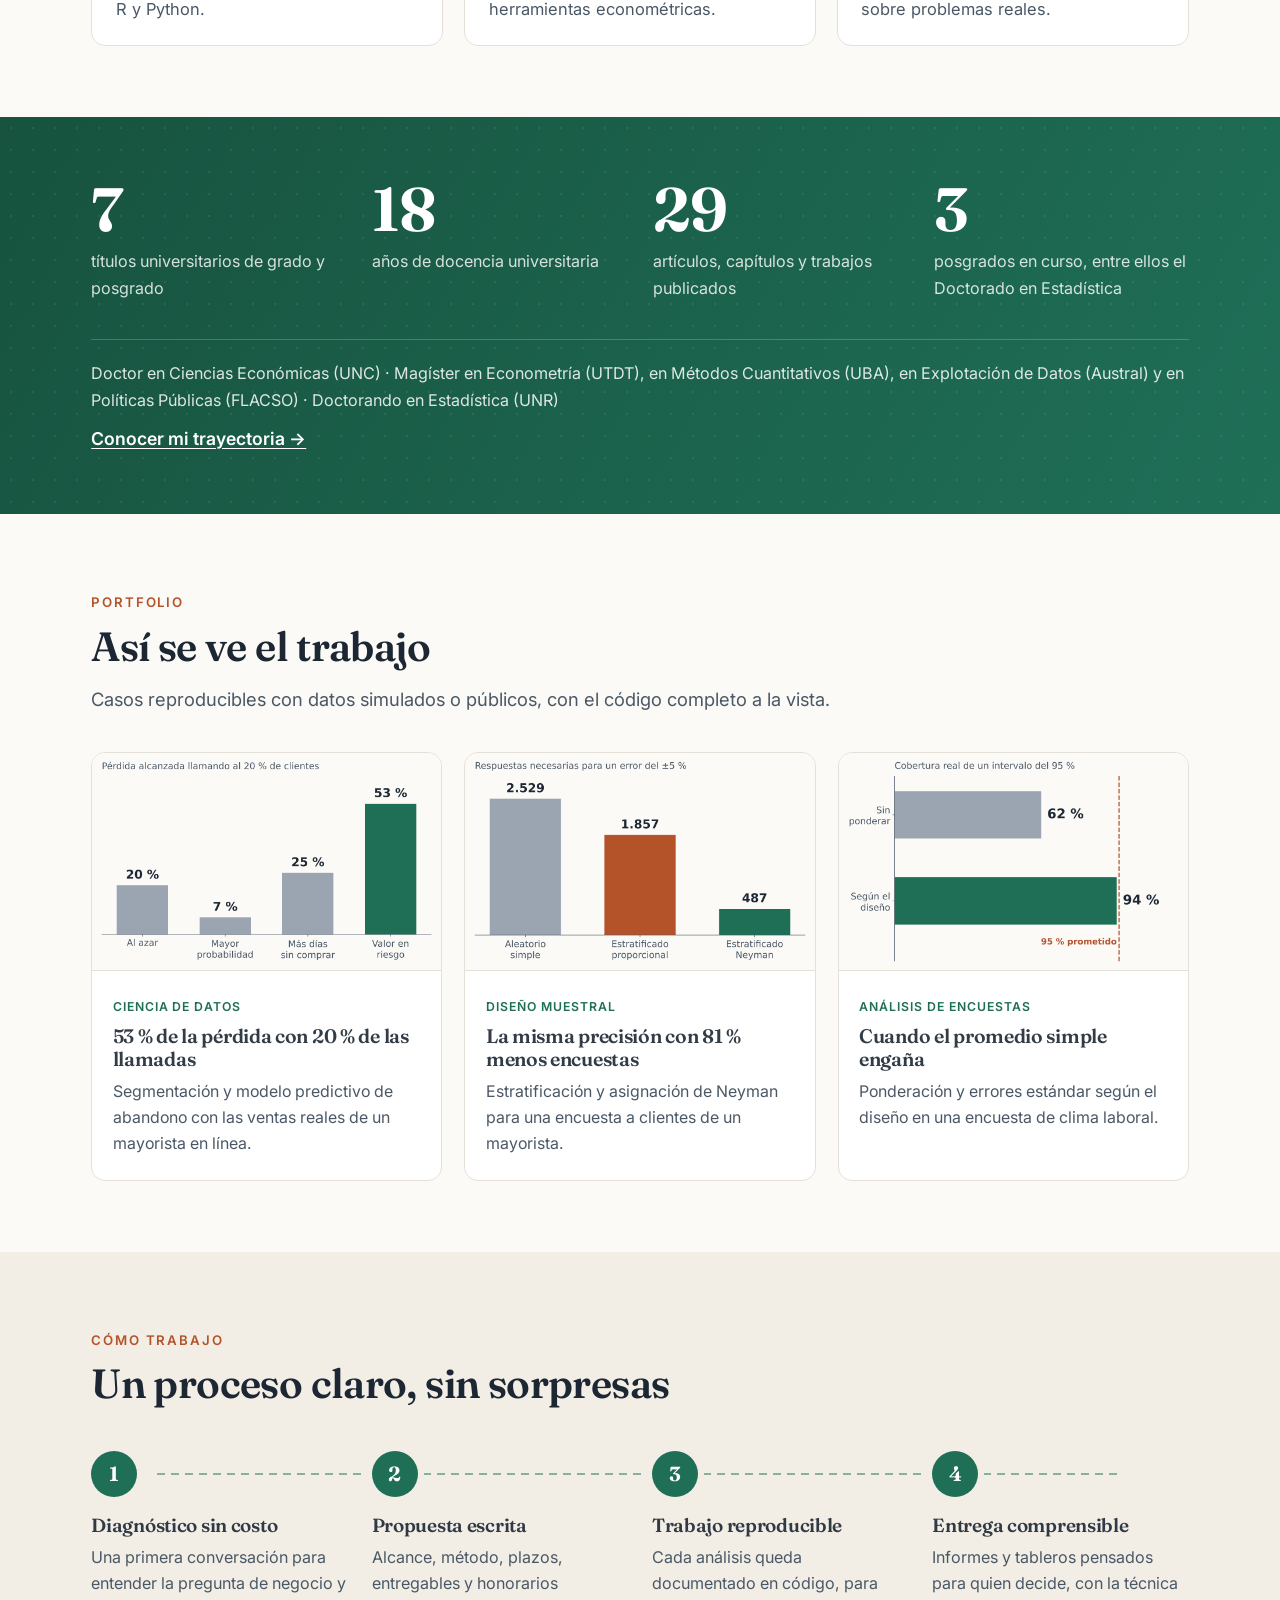
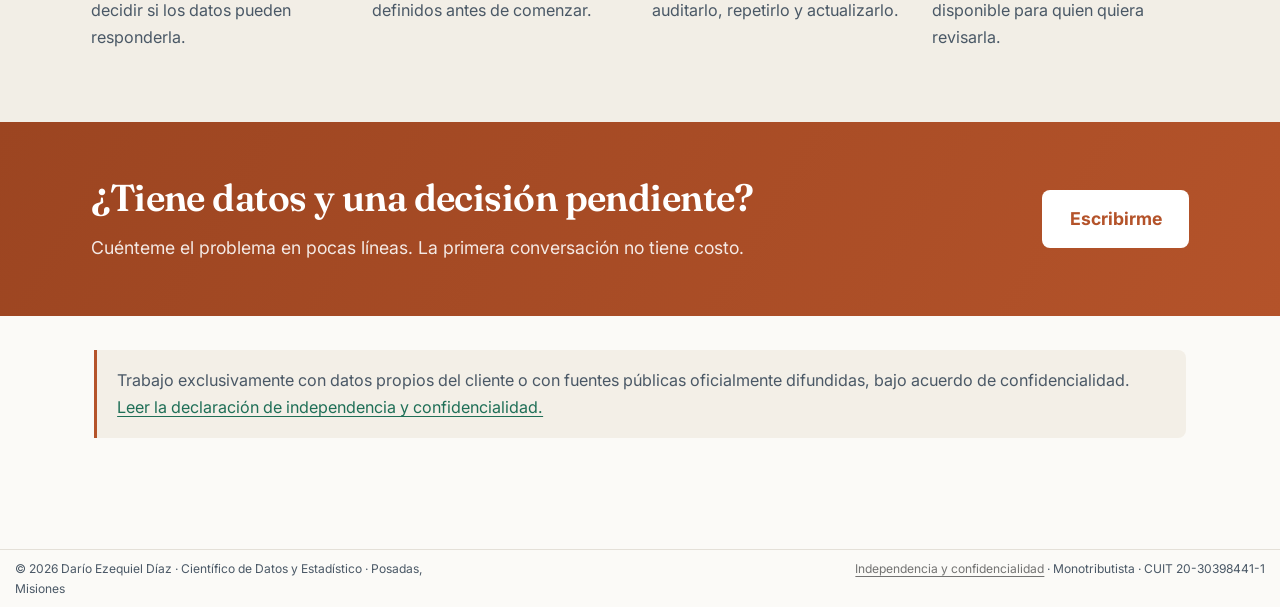
==== commit 17f4adbf: "Sitio: portada, búsqueda y sitemap" ====
--- a/docs/index.html
+++ b/docs/index.html
@@ -296,6 +296,10 @@
    <p class="bajada">Casos reproducibles con datos simulados o públicos, con el código completo a la vista.</p>
   </div>
   <div class="vitrina">
+   <a class="caso" href="portfolio/abandono-clientes.html">
+    <img src="img/casos/abandono-clientes.png" alt="Gráfico de barras: facturación perdida que se alcanza según el criterio de prioridad">
+    <div class="caso-cuerpo"><span class="etiqueta">Ciencia de datos</span><h3>53 % de la pérdida con 20 % de las llamadas</h3><p>Segmentación y modelo predictivo de abandono con las ventas reales de un mayorista en línea.</p></div>
+   </a>
    <a class="caso" href="portfolio/diseno-muestral.html">
     <img src="img/casos/diseno-muestral.png" alt="Gráfico de barras: respuestas necesarias según el diseño muestral">
     <div class="caso-cuerpo"><span class="etiqueta">Diseño muestral</span><h3>La misma precisión con 81 % menos encuestas</h3><p>Estratificación y asignación de Neyman para una encuesta a clientes de un mayorista.</p></div>
@@ -303,10 +307,6 @@
    <a class="caso" href="portfolio/encuesta-ponderada.html">
     <img src="img/casos/encuesta-ponderada.png" alt="Gráfico de barras: cobertura de los intervalos de confianza">
     <div class="caso-cuerpo"><span class="etiqueta">Análisis de encuestas</span><h3>Cuando el promedio simple engaña</h3><p>Ponderación y errores estándar según el diseño en una encuesta de clima laboral.</p></div>
-   </a>
-   <a class="caso" href="portfolio/cuestionario.html">
-    <img src="img/casos/cuestionario.png" alt="Gráfico de barras apiladas: respuestas según la redacción de la pregunta">
-    <div class="caso-cuerpo"><span class="etiqueta">Cuestionarios</span><h3>Siete errores al redactar un formulario</h3><p>Revisión de un cuestionario de satisfacción antes de salir a campo.</p></div>
    </a>
   </div>
  </div>
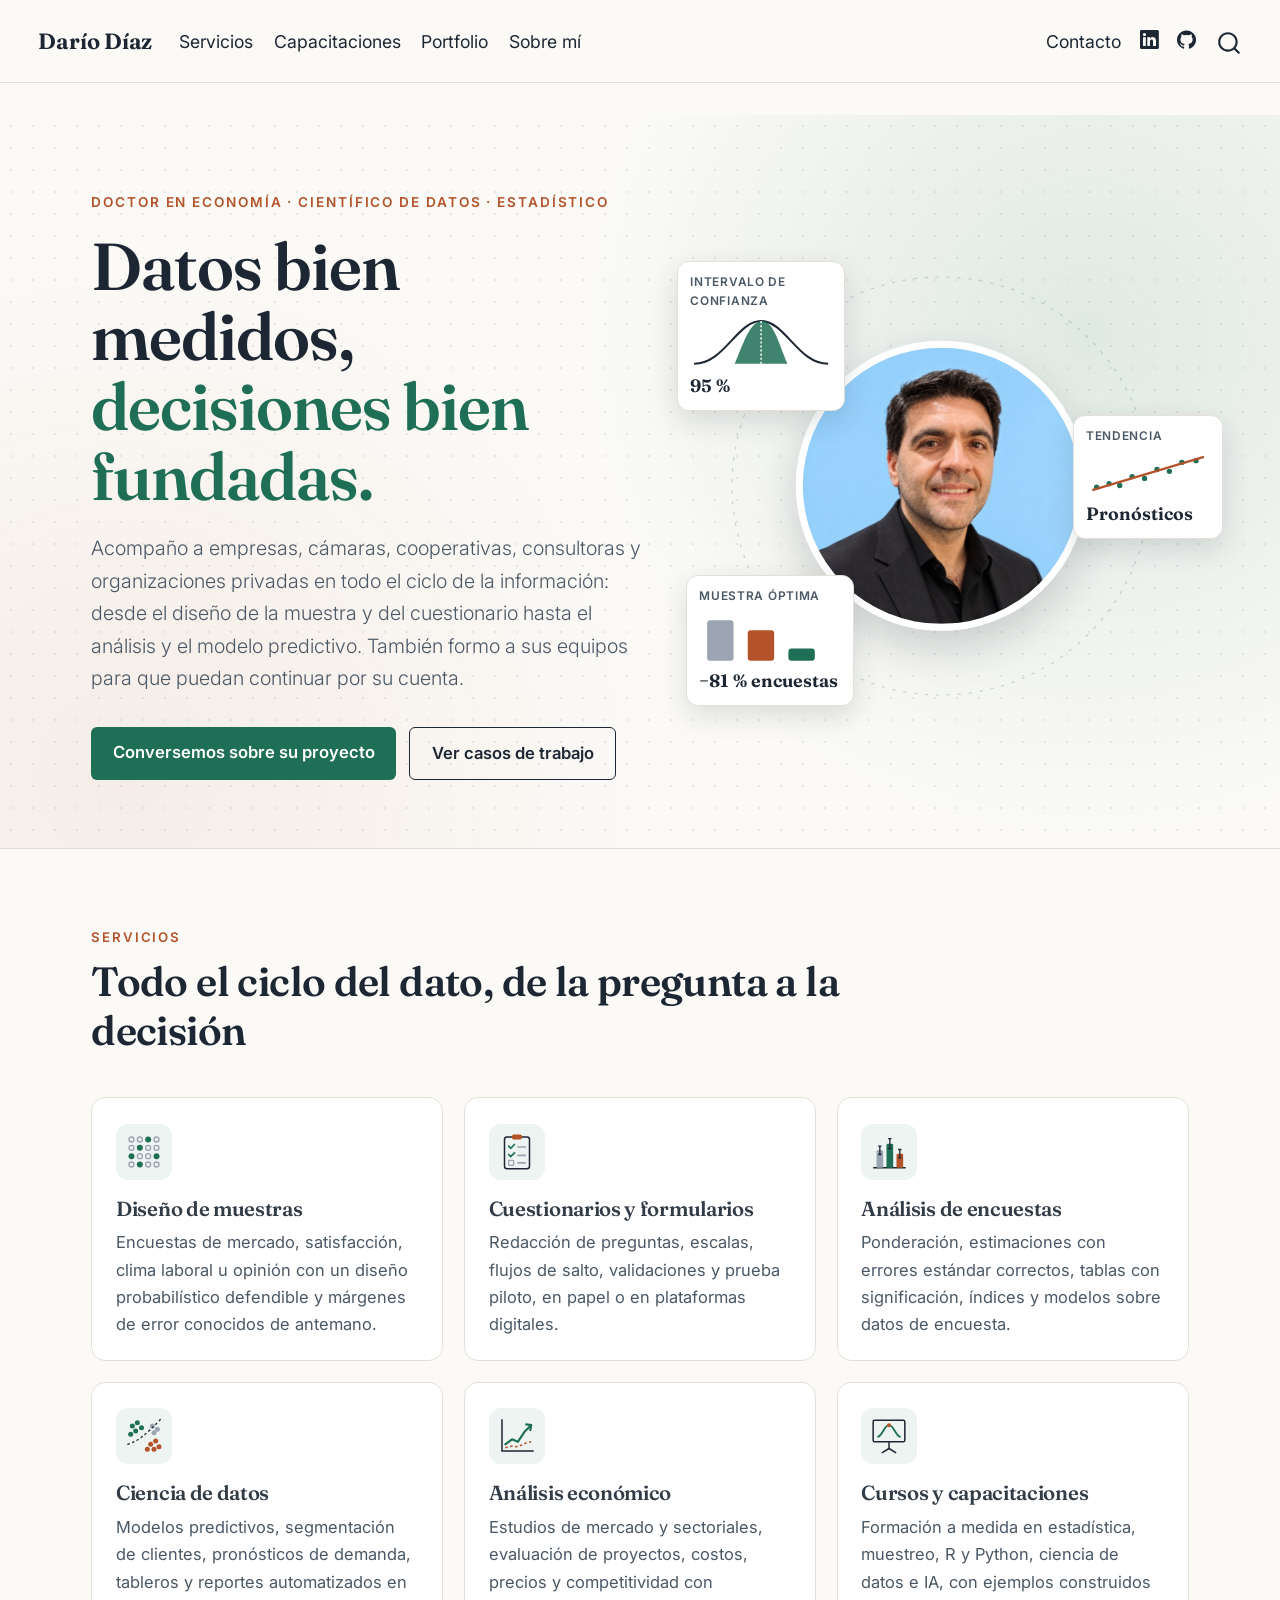
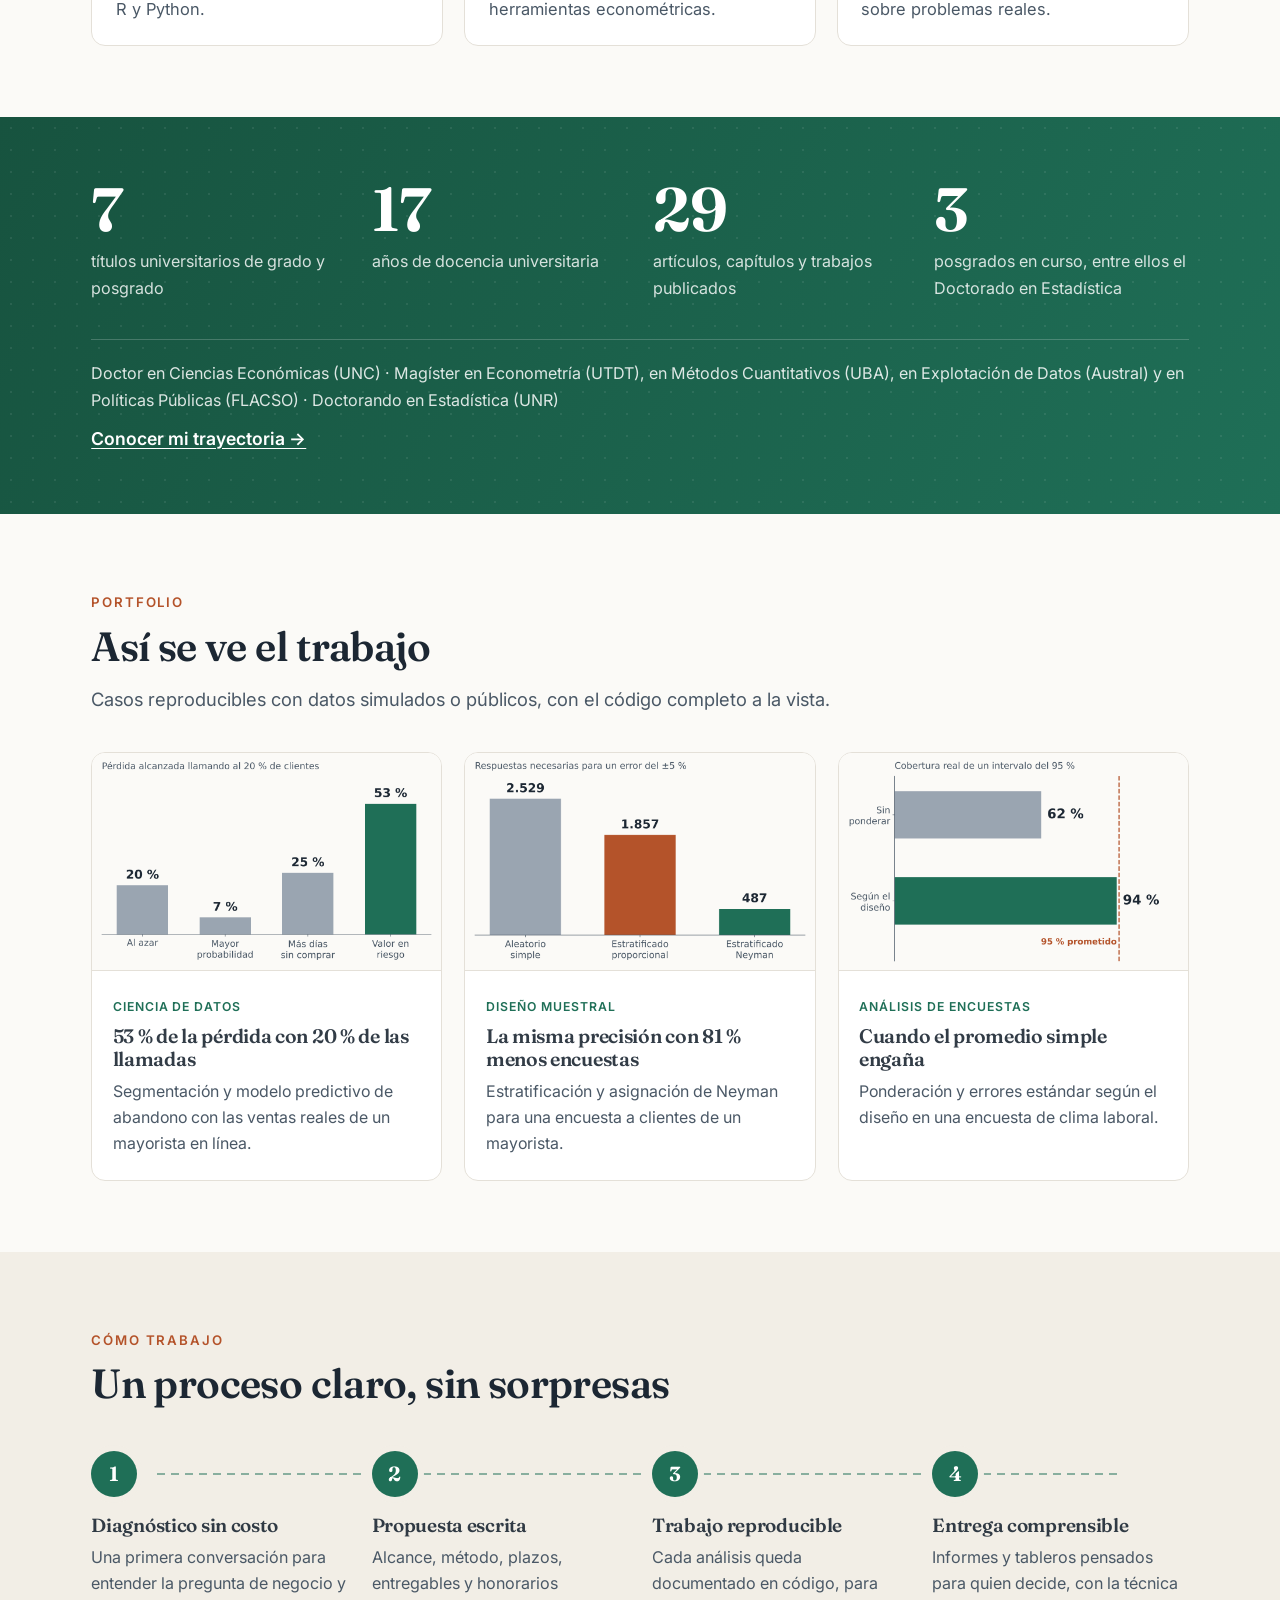
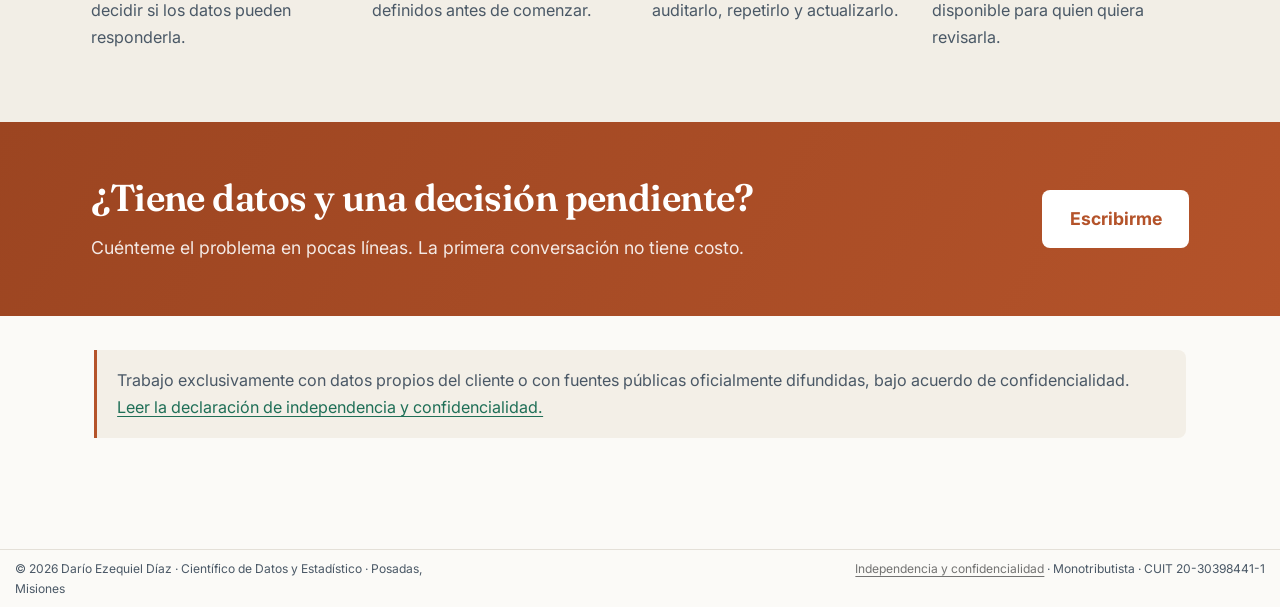
==== commit 21e33795: "SEO: enlaces internos sin .html (portada)" ====
--- a/docs/index.html
+++ b/docs/index.html
@@ -101,11 +101,11 @@
     <nav class="navbar navbar-expand-lg " data-bs-theme="dark">
       <div class="navbar-container container-fluid">
       <div class="navbar-brand-container mx-auto">
-    <a href="./index.html" class="navbar-brand navbar-brand-logo">
+    <a href="./" class="navbar-brand navbar-brand-logo">
     <img src="./img/logo.svg" alt="" class="navbar-logo light-content">
     <img src="./img/logo.svg" alt="" class="navbar-logo dark-content">
     </a>
-    <a class="navbar-brand" href="./index.html">
+    <a class="navbar-brand" href="./">
     <span class="navbar-title">Darío Díaz</span>
     </a>
   </div>
@@ -116,25 +116,25 @@
           <div class="collapse navbar-collapse" id="navbarCollapse">
             <ul class="navbar-nav navbar-nav-scroll me-auto">
   <li class="nav-item">
-    <a class="nav-link" href="./servicios.html"> 
+    <a class="nav-link" href="./servicios"> 
 <span class="menu-text">Servicios</span></a>
   </li>  
   <li class="nav-item">
-    <a class="nav-link" href="./capacitaciones.html"> 
+    <a class="nav-link" href="./capacitaciones"> 
 <span class="menu-text">Capacitaciones</span></a>
   </li>  
   <li class="nav-item">
-    <a class="nav-link" href="./portfolio/index.html"> 
+    <a class="nav-link" href="./portfolio/"> 
 <span class="menu-text">Portfolio</span></a>
   </li>  
   <li class="nav-item">
-    <a class="nav-link" href="./sobre-mi.html"> 
+    <a class="nav-link" href="./sobre-mi"> 
 <span class="menu-text">Sobre mí</span></a>
   </li>  
 </ul>
             <ul class="navbar-nav navbar-nav-scroll ms-auto">
   <li class="nav-item">
-    <a class="nav-link" href="./contacto.html"> 
+    <a class="nav-link" href="./contacto"> 
 <span class="menu-text">Contacto</span></a>
   </li>  
   <li class="nav-item compact">
@@ -196,8 +196,8 @@
    <h1>Datos bien medidos,<br><span class="resalte">decisiones bien fundadas.</span></h1>
    <p class="lead">Acompaño a empresas, cámaras, cooperativas, consultoras y organizaciones privadas en todo el ciclo de la información: desde el diseño de la muestra y del cuestionario hasta el análisis y el modelo predictivo. También formo a sus equipos para que puedan continuar por su cuenta.</p>
    <div class="cta">
-    <a class="btn-principal" href="contacto.html">Conversemos sobre su proyecto</a>
-    <a class="btn-secundario" href="portfolio/index.html">Ver casos de trabajo</a>
+    <a class="btn-principal" href="contacto">Conversemos sobre su proyecto</a>
+    <a class="btn-secundario" href="portfolio/">Ver casos de trabajo</a>
    </div>
   </div>
 
@@ -239,32 +239,32 @@
   </div>
 
   <div class="tarjetas-ico">
-   <a class="tarjeta-ico" href="servicios.html#muestras">
+   <a class="tarjeta-ico" href="servicios#muestras">
     <svg class="icono" viewbox="0 0 48 48"><g fill="none" stroke="#9aa5b1" stroke-width="1.6"><circle cx="9" cy="9" r="3"></circle><circle cx="19" cy="9" r="3"></circle><circle cx="39" cy="9" r="3"></circle><circle cx="9" cy="19" r="3"></circle><circle cx="29" cy="19" r="3"></circle><circle cx="39" cy="19" r="3"></circle><circle cx="19" cy="29" r="3"></circle><circle cx="29" cy="29" r="3"></circle><circle cx="9" cy="39" r="3"></circle><circle cx="29" cy="39" r="3"></circle><circle cx="39" cy="39" r="3"></circle></g><g fill="#1f6f57"><circle cx="29" cy="9" r="3.6"></circle><circle cx="19" cy="19" r="3.6"></circle><circle cx="39" cy="29" r="3.6"></circle><circle cx="9" cy="29" r="3.6"></circle><circle cx="19" cy="39" r="3.6"></circle></g></svg>
     <h3>Diseño de muestras</h3>
     <p>Encuestas de mercado, satisfacción, clima laboral u opinión con un diseño probabilístico defendible y márgenes de error conocidos de antemano.</p>
    </a>
-   <a class="tarjeta-ico" href="servicios.html#cuestionarios">
+   <a class="tarjeta-ico" href="servicios#cuestionarios">
     <svg class="icono" viewbox="0 0 48 48"><rect x="9" y="6" width="30" height="38" rx="3" fill="none" stroke="#1c2733" stroke-width="1.8"></rect><rect x="18" y="3" width="12" height="6" rx="2" fill="#b4532a"></rect><g stroke="#1f6f57" stroke-width="2" fill="none" stroke-linecap="round"><path d="M14 17l2.5 2.5L21 15"></path><path d="M14 27l2.5 2.5L21 25"></path></g><rect x="14" y="34" width="6" height="6" rx="1" fill="none" stroke="#9aa5b1" stroke-width="1.6"></rect><g stroke="#9aa5b1" stroke-width="2" stroke-linecap="round"><line x1="25" y1="18" x2="34" y2="18"></line><line x1="25" y1="28" x2="34" y2="28"></line><line x1="25" y1="37" x2="34" y2="37"></line></g></svg>
     <h3>Cuestionarios y formularios</h3>
     <p>Redacción de preguntas, escalas, flujos de salto, validaciones y prueba piloto, en papel o en plataformas digitales.</p>
    </a>
-   <a class="tarjeta-ico" href="servicios.html#encuestas">
+   <a class="tarjeta-ico" href="servicios#encuestas">
     <svg class="icono" viewbox="0 0 48 48"><line x1="5" y1="43" x2="44" y2="43" stroke="#1c2733" stroke-width="1.8"></line><rect x="9" y="22" width="8" height="21" rx="1.5" fill="#9aa5b1"></rect><rect x="21" y="14" width="8" height="29" rx="1.5" fill="#1f6f57"></rect><rect x="33" y="26" width="8" height="17" rx="1.5" fill="#b4532a"></rect><g stroke="#1c2733" stroke-width="1.6"><path d="M13 17v10M11 17h4M11 27h4"></path><path d="M25 8v12M23 8h4M23 20h4"></path><path d="M37 21v10M35 21h4M35 31h4"></path></g></svg>
     <h3>Análisis de encuestas</h3>
     <p>Ponderación, estimaciones con errores estándar correctos, tablas con significación, índices y modelos sobre datos de encuesta.</p>
    </a>
-   <a class="tarjeta-ico" href="servicios.html#ciencia-de-datos">
+   <a class="tarjeta-ico" href="servicios#ciencia-de-datos">
     <svg class="icono" viewbox="0 0 48 48"><g fill="#1f6f57"><circle cx="10" cy="12" r="3"></circle><circle cx="16" cy="8" r="3"></circle><circle cx="14" cy="18" r="3"></circle><circle cx="21" cy="14" r="3"></circle><circle cx="8" cy="22" r="3"></circle></g><g fill="#b4532a"><circle cx="32" cy="34" r="3"></circle><circle cx="38" cy="30" r="3"></circle><circle cx="36" cy="40" r="3"></circle><circle cx="42" cy="37" r="3"></circle><circle cx="28" cy="40" r="3"></circle></g><g fill="#9aa5b1"><circle cx="34" cy="12" r="3"></circle><circle cx="40" cy="16" r="3"></circle><circle cx="36" cy="20" r="3"></circle></g><path d="M4 34 C 18 30, 26 22, 44 4" fill="none" stroke="#1c2733" stroke-width="1.6" stroke-dasharray="3 3"></path></svg>
     <h3>Ciencia de datos</h3>
     <p>Modelos predictivos, segmentación de clientes, pronósticos de demanda, tableros y reportes automatizados en R y Python.</p>
    </a>
-   <a class="tarjeta-ico" href="servicios.html#analisis-economico">
+   <a class="tarjeta-ico" href="servicios#analisis-economico">
     <svg class="icono" viewbox="0 0 48 48"><path d="M6 4v38h38" fill="none" stroke="#1c2733" stroke-width="1.8"></path><polyline points="10,34 18,28 25,31 33,19 41,11" fill="none" stroke="#1f6f57" stroke-width="2.6" stroke-linejoin="round" stroke-linecap="round"></polyline><path d="M35 10l6 1-1 6" fill="none" stroke="#1f6f57" stroke-width="2.6" stroke-linecap="round" stroke-linejoin="round"></path><polyline points="10,38 18,36 25,37 33,33 41,31" fill="none" stroke="#b4532a" stroke-width="1.8" stroke-dasharray="3 3"></polyline></svg>
     <h3>Análisis económico</h3>
     <p>Estudios de mercado y sectoriales, evaluación de proyectos, costos, precios y competitividad con herramientas econométricas.</p>
    </a>
-   <a class="tarjeta-ico" href="capacitaciones.html">
+   <a class="tarjeta-ico" href="capacitaciones">
     <svg class="icono" viewbox="0 0 48 48"><rect x="5" y="5" width="38" height="26" rx="2" fill="none" stroke="#1c2733" stroke-width="1.8"></rect><path d="M24 31v8M16 44l8-5 8 5" fill="none" stroke="#1c2733" stroke-width="1.8" stroke-linecap="round"></path><path d="M10 25 C 16 25, 18 11, 24 11 S 32 25, 38 25" fill="none" stroke="#1f6f57" stroke-width="2.2"></path><circle cx="24" cy="11" r="2.4" fill="#b4532a"></circle></svg>
     <h3>Cursos y capacitaciones</h3>
     <p>Formación a medida en estadística, muestreo, R y Python, ciencia de datos e IA, con ejemplos construidos sobre problemas reales.</p>
@@ -283,7 +283,7 @@
    <div><span class="n" data-hasta="3">3</span><span class="t">posgrados en curso, entre ellos el Doctorado en Estadística</span></div>
   </div>
   <p class="credenciales">Doctor en Ciencias Económicas (UNC) · Magíster en Econometría (UTDT), en Métodos Cuantitativos (UBA), en Explotación de Datos (Austral) y en Políticas Públicas (FLACSO) · Doctorando en Estadística (UNR)</p>
-  <a class="enlace-claro" href="sobre-mi.html">Conocer mi trayectoria →</a>
+  <a class="enlace-claro" href="sobre-mi">Conocer mi trayectoria →</a>
  </div>
 </section>
 
@@ -296,15 +296,15 @@
    <p class="bajada">Casos reproducibles con datos simulados o públicos, con el código completo a la vista.</p>
   </div>
   <div class="vitrina">
-   <a class="caso" href="portfolio/abandono-clientes.html">
+   <a class="caso" href="portfolio/abandono-clientes">
     <img src="img/casos/abandono-clientes.png" alt="Gráfico de barras: facturación perdida que se alcanza según el criterio de prioridad">
     <div class="caso-cuerpo"><span class="etiqueta">Ciencia de datos</span><h3>53 % de la pérdida con 20 % de las llamadas</h3><p>Segmentación y modelo predictivo de abandono con las ventas reales de un mayorista en línea.</p></div>
    </a>
-   <a class="caso" href="portfolio/diseno-muestral.html">
+   <a class="caso" href="portfolio/diseno-muestral">
     <img src="img/casos/diseno-muestral.png" alt="Gráfico de barras: respuestas necesarias según el diseño muestral">
     <div class="caso-cuerpo"><span class="etiqueta">Diseño muestral</span><h3>La misma precisión con 81 % menos encuestas</h3><p>Estratificación y asignación de Neyman para una encuesta a clientes de un mayorista.</p></div>
    </a>
-   <a class="caso" href="portfolio/encuesta-ponderada.html">
+   <a class="caso" href="portfolio/encuesta-ponderada">
     <img src="img/casos/encuesta-ponderada.png" alt="Gráfico de barras: cobertura de los intervalos de confianza">
     <div class="caso-cuerpo"><span class="etiqueta">Análisis de encuestas</span><h3>Cuando el promedio simple engaña</h3><p>Ponderación y errores estándar según el diseño en una encuesta de clima laboral.</p></div>
    </a>
@@ -335,12 +335,12 @@
    <h2>¿Tiene datos y una decisión pendiente?</h2>
    <p>Cuénteme el problema en pocas líneas. La primera conversación no tiene costo.</p>
   </div>
-  <a class="btn-claro" href="contacto.html">Escribirme</a>
+  <a class="btn-claro" href="contacto">Escribirme</a>
  </div>
 </section>
 
 <div class="contenedor">
- <p class="nota-independencia">Trabajo exclusivamente con datos propios del cliente o con fuentes públicas oficialmente difundidas, bajo acuerdo de confidencialidad. <a href="independencia.html">Leer la declaración de independencia y confidencialidad.</a></p>
+ <p class="nota-independencia">Trabajo exclusivamente con datos propios del cliente o con fuentes públicas oficialmente difundidas, bajo acuerdo de confidencialidad. <a href="independencia">Leer la declaración de independencia y confidencialidad.</a></p>
 </div>
 
 <script>
@@ -772,7 +772,7 @@
       &nbsp;
     </div>
     <div class="nav-footer-right">
-<p><a href="./independencia.html">Independencia y confidencialidad</a> · Monotributista · CUIT 20-30398441-1</p>
+<p><a href="./independencia">Independencia y confidencialidad</a> · Monotributista · CUIT 20-30398441-1</p>
 </div>
   </div>
 </footer>
@@ -781,4 +781,4 @@
 
 
 <script src="site_libs/quarto-html/zenscroll-min.js"></script>
-</body></html>+</body></html>
